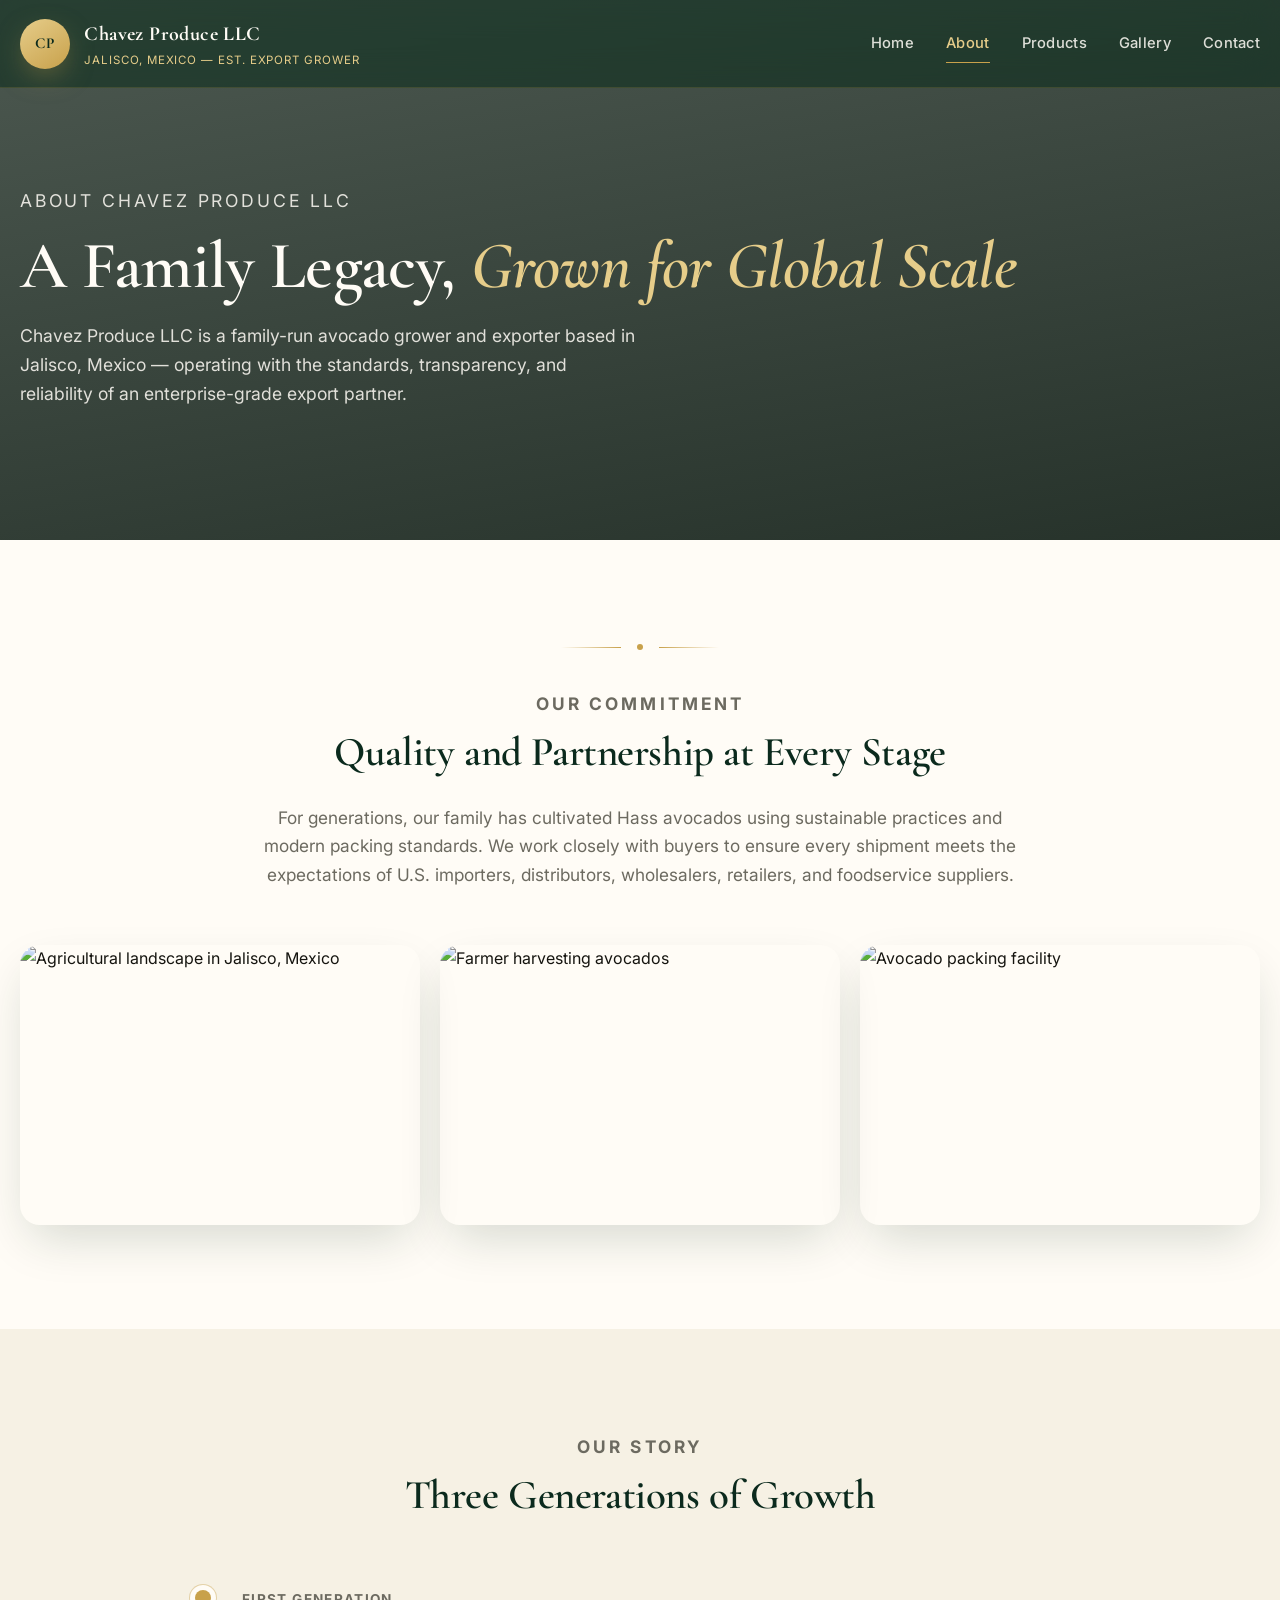
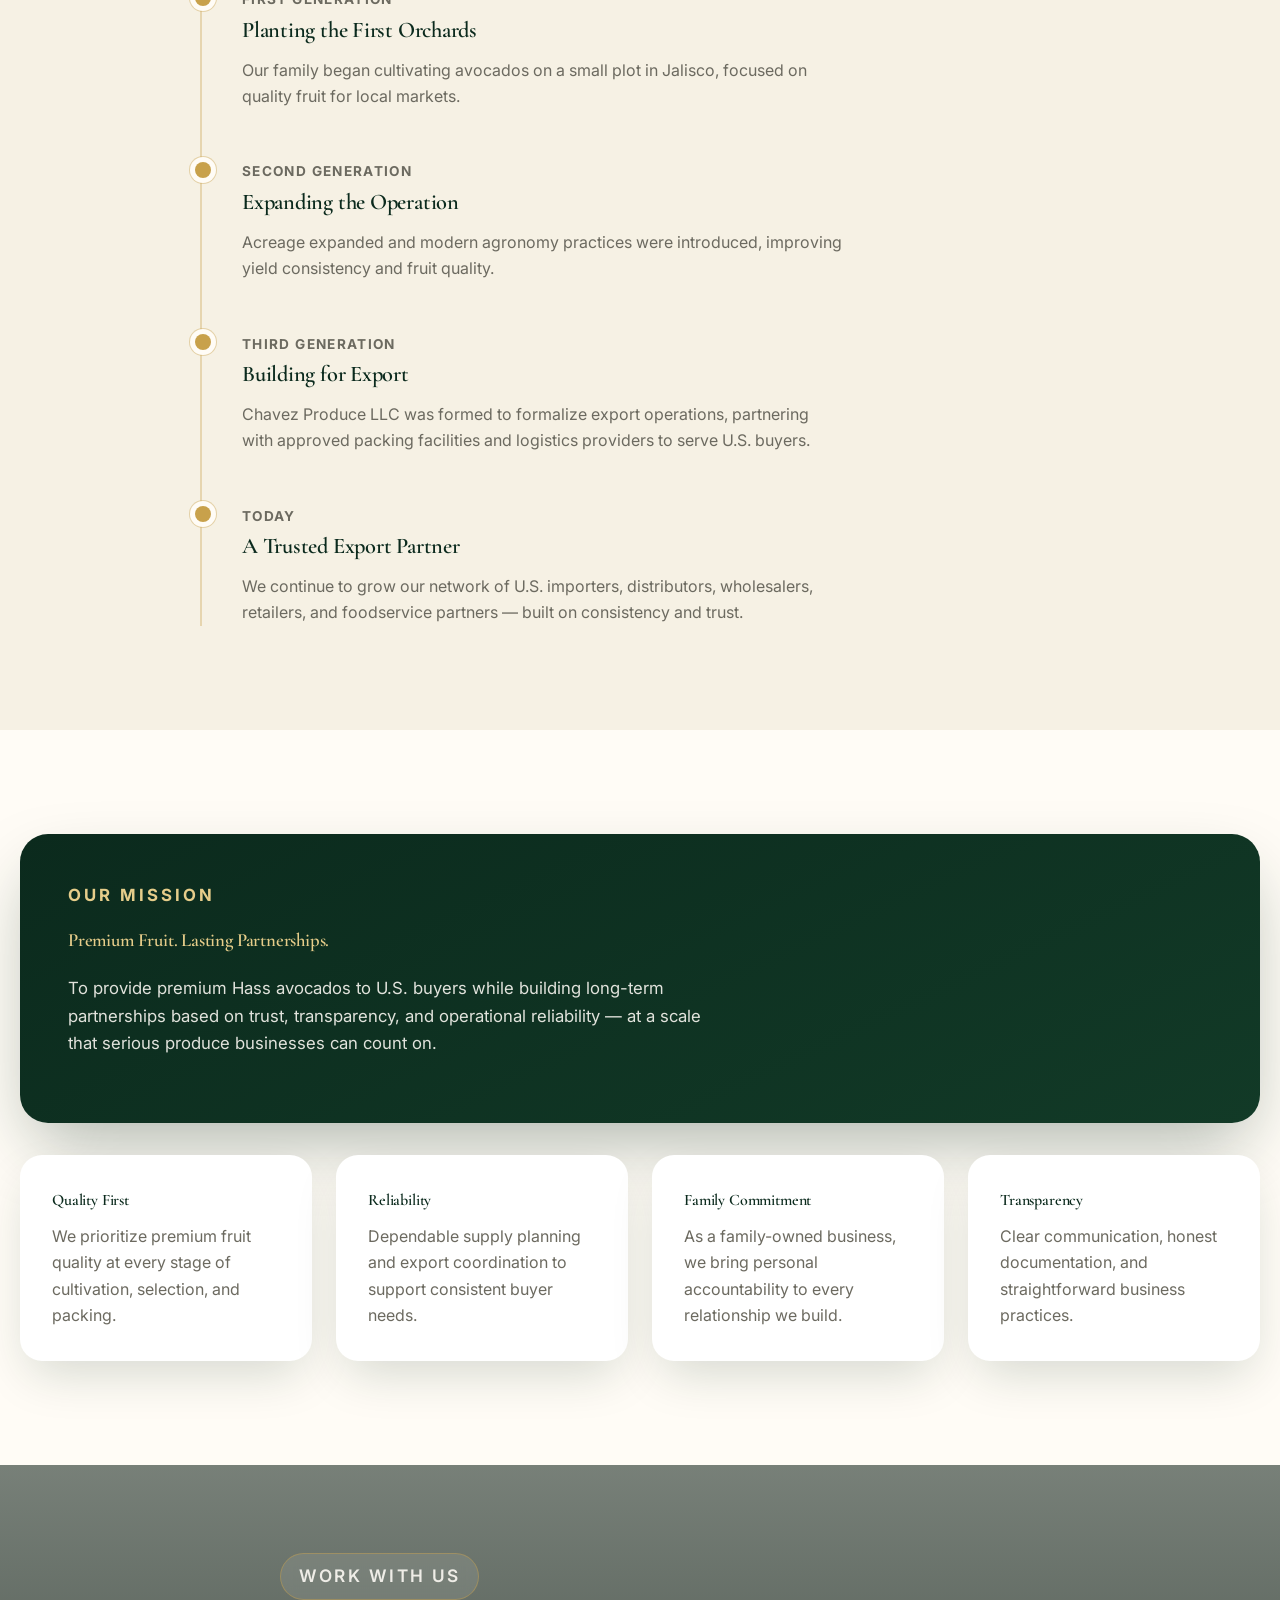
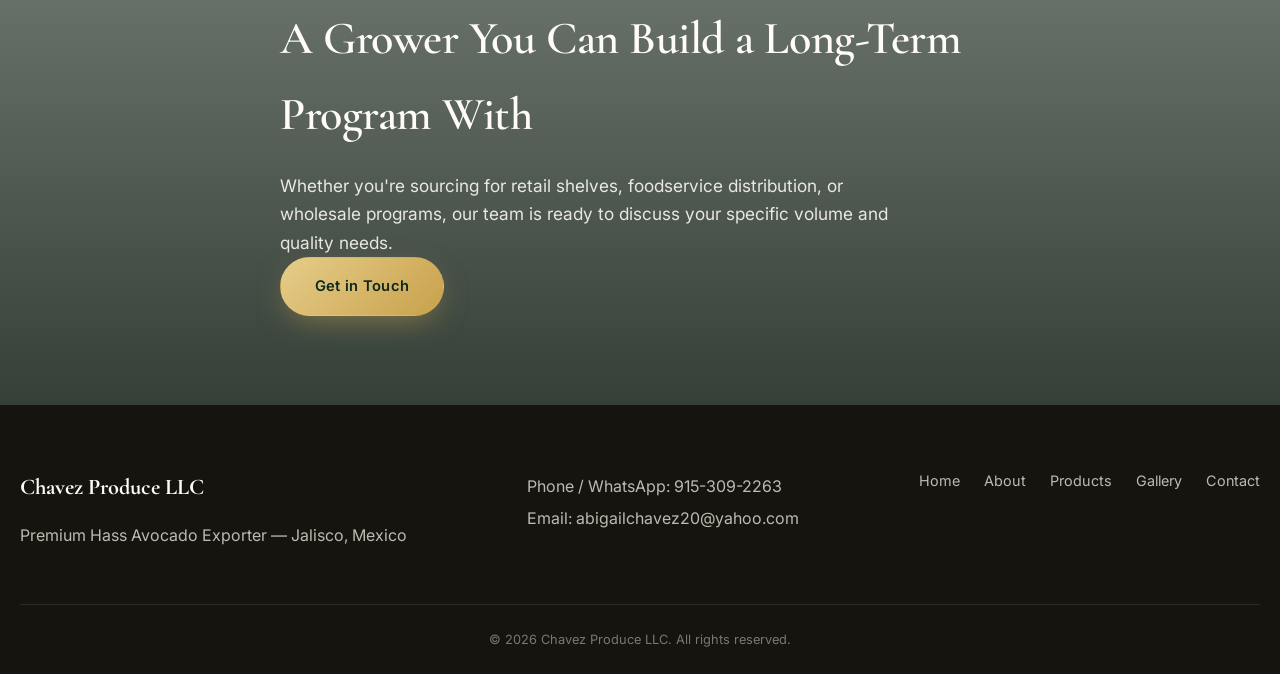
==== about.html @ cbba181f "Add files via upload" ====
<!DOCTYPE html>
<html lang="en">
<head>
  <meta charset="UTF-8">
  <meta name="viewport" content="width=device-width, initial-scale=1.0">
  <title>About Us | Chavez Produce LLC</title>
  <meta name="description" content="A family-owned Hass avocado growing and export operation based in Jalisco, Mexico, built for enterprise-scale U.S. distribution.">
  <link rel="preconnect" href="https://fonts.googleapis.com">
  <link href="https://fonts.googleapis.com/css2?family=Cormorant+Garamond:wght@500;600;700&family=Inter:wght@400;500;600;700&display=swap" rel="stylesheet">
  <link rel="stylesheet" href="styles.css">
</head>
<body>
  <header class="site-header">
    <div class="container header-inner">
      <div class="brand">
        <div class="logo-mark">CP</div>
        <div>
          <p class="brand-name">Chavez Produce LLC</p>
          <p class="brand-tag">Jalisco, Mexico — Est. Export Grower</p>
        </div>
      </div>
      <nav class="site-nav">
        <a href="index.html" class="nav-link">Home</a>
        <a href="about.html" class="nav-link active">About</a>
        <a href="products.html" class="nav-link">Products</a>
        <a href="gallery.html" class="nav-link">Gallery</a>
        <a href="contact.html" class="nav-link">Contact</a>
      </nav>
      <button class="nav-toggle" aria-label="Toggle navigation">
        <span></span><span></span><span></span>
      </button>
    </div>
  </header>

  <main>
    <section class="page-hero about-hero">
      <div class="container">
        <p class="breadcrumb">About Chavez Produce LLC</p>
        <h1>A Family Legacy, <span class="accent">Grown for Global Scale</span></h1>
        <p>Chavez Produce LLC is a family-run avocado grower and exporter based in Jalisco, Mexico — operating with the standards, transparency, and reliability of an enterprise-grade export partner.</p>
      </div>
    </section>

    <!-- ============================ STORY INTRO ============================ -->
    <section class="section-pad bg-ivory">
      <div class="container">
        <div class="section-intro reveal">
          <div class="luxury-divider"><span></span><span class="dot"></span><span></span></div>
          <p class="section-label">Our Commitment</p>
          <h2>Quality and Partnership at Every Stage</h2>
          <p>For generations, our family has cultivated Hass avocados using sustainable practices and modern packing standards. We work closely with buyers to ensure every shipment meets the expectations of U.S. importers, distributors, wholesalers, retailers, and foodservice suppliers.</p>
        </div>
        <div class="about-gallery-strip reveal-stagger">
          <img src="images/orchard-with-banana-trees.jpg" alt="Agricultural landscape in Jalisco, Mexico">
          <img src="images/avocados-tree-canopy.jpg" alt="Farmer harvesting avocados">
          <img src="images/avocados-boxes-packing.jpg" alt="Avocado packing facility">
        </div>
      </div>
    </section>

    <!-- ============================== TIMELINE ============================== -->
    <section class="section-pad bg-cream">
      <div class="container">
        <div class="section-intro reveal">
          <p class="section-label">Our Story</p>
          <h2>Three Generations of Growth</h2>
        </div>
        <div class="timeline reveal">
          <div class="timeline-item">
            <p class="timeline-year">First Generation</p>
            <h3>Planting the First Orchards</h3>
            <p>Our family began cultivating avocados on a small plot in Jalisco, focused on quality fruit for local markets.</p>
          </div>
          <div class="timeline-item">
            <p class="timeline-year">Second Generation</p>
            <h3>Expanding the Operation</h3>
            <p>Acreage expanded and modern agronomy practices were introduced, improving yield consistency and fruit quality.</p>
          </div>
          <div class="timeline-item">
            <p class="timeline-year">Third Generation</p>
            <h3>Building for Export</h3>
            <p>Chavez Produce LLC was formed to formalize export operations, partnering with approved packing facilities and logistics providers to serve U.S. buyers.</p>
          </div>
          <div class="timeline-item">
            <p class="timeline-year">Today</p>
            <h3>A Trusted Export Partner</h3>
            <p>We continue to grow our network of U.S. importers, distributors, wholesalers, retailers, and foodservice partners — built on consistency and trust.</p>
          </div>
        </div>
      </div>
    </section>

    <!-- ========================== MISSION / VALUES =========================== -->
    <section class="section-pad bg-ivory">
      <div class="container about-content">
        <div class="mission-values">
          <div class="mission-card reveal">
            <p class="section-label" style="color:var(--gold-light);">Our Mission</p>
            <h3>Premium Fruit. Lasting Partnerships.</h3>
            <p>To provide premium Hass avocados to U.S. buyers while building long-term partnerships based on trust, transparency, and operational reliability — at a scale that serious produce businesses can count on.</p>
          </div>
          <div class="values-grid reveal-stagger">
            <article class="value-card">
              <h4>Quality First</h4>
              <p>We prioritize premium fruit quality at every stage of cultivation, selection, and packing.</p>
            </article>
            <article class="value-card">
              <h4>Reliability</h4>
              <p>Dependable supply planning and export coordination to support consistent buyer needs.</p>
            </article>
            <article class="value-card">
              <h4>Family Commitment</h4>
              <p>As a family-owned business, we bring personal accountability to every relationship we build.</p>
            </article>
            <article class="value-card">
              <h4>Transparency</h4>
              <p>Clear communication, honest documentation, and straightforward business practices.</p>
            </article>
          </div>
        </div>
      </div>
    </section>

    <!-- ============================== CTA BANNER ============================== -->
    <section class="banner">
      <div class="container banner-inner reveal">
        <p class="eyebrow">Work With Us</p>
        <h2>A Grower You Can Build a Long-Term Program With</h2>
        <p>Whether you're sourcing for retail shelves, foodservice distribution, or wholesale programs, our team is ready to discuss your specific volume and quality needs.</p>
        <a href="contact.html" class="button button-primary">Get in Touch</a>
      </div>
    </section>
  </main>

  <footer class="site-footer">
    <div class="container">
      <div class="footer-inner">
        <div>
          <p class="footer-brand">Chavez Produce LLC</p>
          <p>Premium Hass Avocado Exporter — Jalisco, Mexico</p>
        </div>
        <div class="footer-contact">
          <p>Phone / WhatsApp: 915-309-2263</p>
          <p>Email: abigailchavez20@yahoo.com</p>
        </div>
        <nav class="footer-nav">
          <a href="index.html">Home</a>
          <a href="about.html">About</a>
          <a href="products.html">Products</a>
          <a href="gallery.html">Gallery</a>
          <a href="contact.html">Contact</a>
        </nav>
      </div>
      <p class="copyright">&copy; <span id="currentYear"></span> Chavez Produce LLC. All rights reserved.</p>
    </div>
  </footer>
  <script src="script.js"></script>
</body>
</html>
---- styles.css ----
/* ==========================================================================
   Chavez Produce LLC — Premium Export Brand Stylesheet
   Palette: deep green / gold / cream / charcoal
   ========================================================================== */

:root {
  --deep-green: #0b2a1d;
  --deep-green-2: #123a27;
  --deep-green-light: #1c5538;
  --gold: #c8a14b;
  --gold-light: #e6cd8a;
  --cream: #f6f1e4;
  --ivory: #fffcf6;
  --charcoal: #15140f;
  --charcoal-soft: #2a2823;
  --muted: #6c6a60;

  --shadow-soft: 0 20px 50px -10px rgba(11, 42, 29, 0.18);
  --shadow-lift: 0 30px 70px -15px rgba(11, 42, 29, 0.35);
  --shadow-gold: 0 10px 30px -8px rgba(200, 161, 75, 0.55);

  --ease: cubic-bezier(0.16, 1, 0.3, 1);
}

* {
  box-sizing: border-box;
}

html {
  scroll-behavior: smooth;
}

body {
  margin: 0;
  font-family: "Inter", system-ui, -apple-system, BlinkMacSystemFont, "Segoe UI", sans-serif;
  color: var(--charcoal);
  background: var(--ivory);
  line-height: 1.65;
  overflow-x: hidden;
}

h1, h2, h3, h4 {
  font-family: "Cormorant Garamond", "Playfair Display", Georgia, serif;
  font-weight: 600;
  letter-spacing: -0.01em;
  color: var(--deep-green);
}

img {
  max-width: 100%;
  display: block;
}

a {
  color: inherit;
  text-decoration: none;
}

.container {
  width: min(1240px, calc(100% - 2.5rem));
  margin: 0 auto;
}

/* ----------------------------- Reveal animation -------------------------- */
.reveal {
  opacity: 0;
  transform: translateY(36px);
  transition: opacity 0.9s var(--ease), transform 0.9s var(--ease);
}

.reveal.is-visible {
  opacity: 1;
  transform: translateY(0);
}

.reveal-stagger > * {
  opacity: 0;
  transform: translateY(28px);
  transition: opacity 0.7s var(--ease), transform 0.7s var(--ease);
}

.reveal-stagger.is-visible > * {
  opacity: 1;
  transform: translateY(0);
}

.reveal-stagger.is-visible > *:nth-child(1) { transition-delay: 0.05s; }
.reveal-stagger.is-visible > *:nth-child(2) { transition-delay: 0.15s; }
.reveal-stagger.is-visible > *:nth-child(3) { transition-delay: 0.25s; }
.reveal-stagger.is-visible > *:nth-child(4) { transition-delay: 0.35s; }
.reveal-stagger.is-visible > *:nth-child(5) { transition-delay: 0.45s; }
.reveal-stagger.is-visible > *:nth-child(6) { transition-delay: 0.55s; }

/* --------------------------------- Header -------------------------------- */
.site-header {
  position: fixed;
  top: 0;
  left: 0;
  right: 0;
  z-index: 100;
  background: rgba(11, 42, 29, 0.55);
  backdrop-filter: blur(18px) saturate(140%);
  -webkit-backdrop-filter: blur(18px) saturate(140%);
  border-bottom: 1px solid rgba(200, 161, 75, 0.18);
  transition: background 0.4s var(--ease), padding 0.4s var(--ease), box-shadow 0.4s var(--ease);
}

.site-header.scrolled {
  background: rgba(8, 28, 19, 0.88);
  box-shadow: 0 10px 40px rgba(0, 0, 0, 0.25);
}

.header-inner {
  display: flex;
  align-items: center;
  justify-content: space-between;
  gap: 1rem;
  padding: 1.1rem 0;
  transition: padding 0.4s var(--ease);
}

.brand {
  display: flex;
  align-items: center;
  gap: 0.9rem;
}

.logo-mark {
  width: 50px;
  height: 50px;
  display: grid;
  place-items: center;
  border-radius: 50%;
  background: linear-gradient(145deg, var(--gold-light), var(--gold));
  color: var(--deep-green);
  font-weight: 700;
  font-size: 0.95rem;
  letter-spacing: 0.05em;
  font-family: "Cormorant Garamond", serif;
  box-shadow: var(--shadow-gold);
}

.brand-name,
.brand-tag {
  margin: 0;
  color: var(--ivory);
}

.brand-name {
  font-family: "Cormorant Garamond", serif;
  font-size: 1.25rem;
  font-weight: 700;
  letter-spacing: 0.02em;
}

.brand-tag {
  color: var(--gold-light);
  font-size: 0.72rem;
  letter-spacing: 0.08em;
  text-transform: uppercase;
}

.site-nav {
  display: flex;
  flex-wrap: wrap;
  align-items: center;
  gap: 2rem;
}

.nav-link {
  position: relative;
  color: rgba(255, 252, 246, 0.85);
  font-weight: 500;
  font-size: 0.92rem;
  letter-spacing: 0.02em;
  padding: 0.35rem 0;
  transition: color 0.25s ease;
}

.nav-link::after {
  content: "";
  position: absolute;
  left: 0;
  bottom: -2px;
  width: 0;
  height: 1px;
  background: var(--gold);
  transition: width 0.3s var(--ease);
}

.nav-link:hover,
.nav-link.active {
  color: var(--gold-light);
}

.nav-link:hover::after,
.nav-link.active::after {
  width: 100%;
}

.nav-toggle {
  display: none;
  flex-direction: column;
  gap: 5px;
  background: none;
  border: none;
  cursor: pointer;
  padding: 0.5rem;
}

.nav-toggle span {
  width: 26px;
  height: 2px;
  background: var(--ivory);
  transition: transform 0.3s var(--ease), opacity 0.3s var(--ease);
}

/* ----------------------------------- Hero -------------------------------- */
.hero {
  position: relative;
  min-height: 100vh;
  display: flex;
  align-items: center;
  color: var(--ivory);
  background: linear-gradient(180deg, rgba(8, 26, 17, 0.55), rgba(8, 22, 14, 0.78)),
    url("https://upload.wikimedia.org/wikipedia/commons/thumb/1/1e/Avocado_Grove.jpg/1920px-Avocado_Grove.jpg")
    center / cover no-repeat fixed;
  overflow: hidden;
}

.hero::before {
  content: "";
  position: absolute;
  inset: 0;
  background: radial-gradient(ellipse at 30% 20%, rgba(200, 161, 75, 0.18), transparent 60%);
  pointer-events: none;
}

.hero-copy {
  position: relative;
  z-index: 2;
  padding: 8rem 0 6rem;
  max-width: 760px;
}

.eyebrow {
  display: inline-flex;
  align-items: center;
  gap: 0.6rem;
  margin: 0 0 1.5rem;
  padding: 0.5rem 1.1rem;
  border-radius: 999px;
  background: rgba(246, 241, 228, 0.1);
  border: 1px solid rgba(200, 161, 75, 0.45);
  color: var(--gold-light);
  font-weight: 600;
  font-size: 0.78rem;
  letter-spacing: 0.14em;
  text-transform: uppercase;
  backdrop-filter: blur(6px);
}

.hero h1,
.page-hero h1 {
  margin: 0 0 1.25rem;
  font-size: clamp(2.6rem, 5.2vw, 4.6rem);
  line-height: 1.05;
  color: var(--ivory);
}

.hero h1 .accent,
.page-hero h1 .accent {
  color: var(--gold-light);
  font-style: italic;
}

.hero-text,
.page-hero p {
  max-width: 620px;
  font-size: 1.1rem;
  color: rgba(255, 252, 246, 0.85);
}

.hero-actions {
  display: flex;
  flex-wrap: wrap;
  gap: 1rem;
  margin-top: 2.25rem;
}

.scroll-cue {
  position: absolute;
  bottom: 2.5rem;
  left: 50%;
  transform: translateX(-50%);
  z-index: 2;
  display: flex;
  flex-direction: column;
  align-items: center;
  gap: 0.6rem;
  color: rgba(255, 252, 246, 0.7);
  font-size: 0.75rem;
  letter-spacing: 0.18em;
  text-transform: uppercase;
}

.scroll-cue .line {
  width: 1px;
  height: 38px;
  background: linear-gradient(180deg, var(--gold-light), transparent);
  animation: scrollPulse 1.8s ease-in-out infinite;
}

@keyframes scrollPulse {
  0%, 100% { opacity: 0.3; }
  50% { opacity: 1; }
}

/* ------------------------------- Page heroes ----------------------------- */
.page-hero {
  position: relative;
  min-height: 60vh;
  display: flex;
  align-items: center;
  color: var(--ivory);
  background-size: cover;
  background-position: center;
  background-attachment: fixed;
  overflow: hidden;
}

.page-hero::before {
  content: "";
  position: absolute;
  inset: 0;
  background: linear-gradient(170deg, rgba(8, 26, 17, 0.72), rgba(8, 22, 14, 0.88));
}

.page-hero .container {
  position: relative;
  z-index: 2;
  padding: 9rem 0 4.5rem;
}

.about-hero { background-image: url("https://upload.wikimedia.org/wikipedia/commons/thumb/6/64/Avocado_and_lemon_orchards%2C_California_%289323%29.jpg/1280px-Avocado_and_lemon_orchards%2C_California_%289323%29.jpg"); }
.products-hero { background-image: url("images/avocados-boxes-packing.jpg"); }
.gallery-hero { background-image: url("images/avocados-tree-canopy.jpg"); }
.contact-hero { background-image: url("images/orchard-with-banana-trees.jpg"); }

.breadcrumb {
  color: var(--gold-light);
  font-size: 0.78rem;
  letter-spacing: 0.16em;
  text-transform: uppercase;
  margin: 0 0 1rem;
}

/* --------------------------------- Buttons ------------------------------- */
.button {
  position: relative;
  display: inline-flex;
  align-items: center;
  justify-content: center;
  gap: 0.5rem;
  padding: 1rem 2.1rem;
  border-radius: 999px;
  font-weight: 600;
  font-size: 0.92rem;
  letter-spacing: 0.02em;
  border: 1px solid transparent;
  cursor: pointer;
  transition: transform 0.35s var(--ease), box-shadow 0.35s var(--ease), background 0.35s var(--ease), color 0.35s var(--ease);
}

.button:hover {
  transform: translateY(-3px);
}

.button-primary {
  background: linear-gradient(135deg, var(--gold-light), var(--gold));
  color: var(--deep-green);
  box-shadow: var(--shadow-gold);
}

.button-primary:hover {
  box-shadow: 0 18px 40px -8px rgba(200, 161, 75, 0.7);
}

.button-secondary {
  background: transparent;
  color: var(--ivory);
  border-color: rgba(246, 241, 228, 0.4);
}

.button-secondary:hover {
  background: rgba(246, 241, 228, 0.12);
  border-color: var(--gold-light);
}

.button-dark {
  background: var(--deep-green);
  color: var(--ivory);
  box-shadow: var(--shadow-soft);
}

.button-dark:hover {
  background: var(--deep-green-2);
  box-shadow: var(--shadow-lift);
}

.button-block {
  width: 100%;
}

/* ------------------------------ Section basics --------------------------- */
section {
  position: relative;
}

.section-pad {
  padding: 6.5rem 0;
}

.section-label {
  display: inline-block;
  color: var(--gold);
  font-weight: 700;
  font-size: 0.78rem;
  letter-spacing: 0.18em;
  text-transform: uppercase;
  margin: 0 0 1rem;
}

.section-intro {
  max-width: 760px;
  margin: 0 auto 3.5rem;
  text-align: center;
}

.section-intro.left {
  margin: 0 0 3.5rem;
  text-align: left;
}

.section-intro h2 {
  margin: 0 0 1.1rem;
  font-size: clamp(2rem, 3.2vw, 2.9rem);
}

.section-intro p {
  color: var(--muted);
  font-size: 1.08rem;
  margin: 0 auto;
}

.section-intro.left p {
  margin: 0;
}

/* --------------------------------- Dividers ------------------------------- */
.luxury-divider {
  display: flex;
  align-items: center;
  justify-content: center;
  gap: 1rem;
  margin: 0 auto 2.5rem;
  width: fit-content;
}

.luxury-divider span {
  width: 60px;
  height: 1px;
  background: linear-gradient(90deg, transparent, var(--gold));
}

.luxury-divider span:last-child {
  background: linear-gradient(90deg, var(--gold), transparent);
}

.luxury-divider .dot {
  width: 6px;
  height: 6px;
  border-radius: 50%;
  background: var(--gold);
}

.section-divider-wave {
  height: 90px;
  background: var(--ivory);
}

/* --------------------------------- Cards --------------------------------- */
.card-grid {
  display: grid;
  gap: 1.75rem;
  grid-template-columns: repeat(auto-fit, minmax(250px, 1fr));
}

.feature-card {
  position: relative;
  background: linear-gradient(160deg, #ffffff, var(--cream));
  border: 1px solid rgba(11, 42, 29, 0.06);
  border-radius: 22px;
  padding: 2.4rem 2rem;
  box-shadow: var(--shadow-soft);
  transition: transform 0.45s var(--ease), box-shadow 0.45s var(--ease);
}

.feature-card:hover {
  transform: translateY(-10px);
  box-shadow: var(--shadow-lift);
}

.feature-icon {
  width: 54px;
  height: 54px;
  border-radius: 16px;
  display: grid;
  place-items: center;
  background: linear-gradient(135deg, var(--deep-green), var(--deep-green-light));
  color: var(--gold-light);
  font-size: 1.4rem;
  margin-bottom: 1.4rem;
  box-shadow: var(--shadow-soft);
}

.feature-card h3 {
  margin: 0 0 0.7rem;
  font-size: 1.3rem;
}

.feature-card p {
  margin: 0;
  color: var(--muted);
}

/* ------------------------------- Stats counters --------------------------- */
.stats-section {
  background: linear-gradient(155deg, var(--deep-green) 0%, var(--deep-green-2) 55%, #0a2117 100%);
  color: var(--ivory);
  position: relative;
  overflow: hidden;
}

.stats-section::before {
  content: "";
  position: absolute;
  inset: 0;
  background: radial-gradient(circle at 80% 0%, rgba(200, 161, 75, 0.16), transparent 55%);
}

.stats-grid {
  position: relative;
  z-index: 1;
  display: grid;
  gap: 2rem;
  grid-template-columns: repeat(auto-fit, minmax(200px, 1fr));
  text-align: center;
}

.stat-card {
  padding: 1.5rem;
  border-right: 1px solid rgba(246, 241, 228, 0.12);
}

.stat-card:last-child {
  border-right: none;
}

.stat-number {
  font-family: "Cormorant Garamond", serif;
  font-size: clamp(2.4rem, 4vw, 3.4rem);
  font-weight: 700;
  color: var(--gold-light);
  line-height: 1;
}

.stat-number::after {
  content: attr(data-suffix);
}

.stat-label {
  margin-top: 0.6rem;
  font-size: 0.85rem;
  letter-spacing: 0.08em;
  text-transform: uppercase;
  color: rgba(246, 241, 228, 0.78);
}

/* --------------------------------- Banners -------------------------------- */
.banner {
  position: relative;
  min-height: 60vh;
  display: flex;
  align-items: center;
  color: var(--ivory);
  background: linear-gradient(180deg, rgba(8, 26, 17, 0.55), rgba(8, 22, 14, 0.82)),
    url("images/avocado-hand-multiple.jpg")
    center / cover no-repeat fixed;
}

.banner-inner {
  padding: 5rem 0;
  max-width: 720px;
}

.banner h2 {
  color: var(--ivory);
  font-size: clamp(2rem, 3.6vw, 3rem);
  margin: 0 0 1.25rem;
}

.banner p {
  margin: 0;
  max-width: 620px;
  color: rgba(255, 252, 246, 0.88);
  font-size: 1.08rem;
}

/* -------------------------------- Gallery preview -------------------------- */
.gallery-grid {
  display: grid;
  gap: 1.5rem;
  grid-template-columns: repeat(auto-fit, minmax(260px, 1fr));
}

.gallery-item {
  position: relative;
  overflow: hidden;
  border-radius: 20px;
  box-shadow: var(--shadow-soft);
  cursor: pointer;
}

.gallery-item img {
  width: 100%;
  height: 320px;
  object-fit: cover;
  transition: transform 0.7s var(--ease);
}

.gallery-item .overlay {
  position: absolute;
  inset: 0;
  background: linear-gradient(180deg, rgba(11, 42, 29, 0) 40%, rgba(8, 22, 14, 0.92) 100%);
  display: flex;
  align-items: flex-end;
  padding: 1.5rem;
  opacity: 0.85;
  transition: opacity 0.4s var(--ease);
}

.gallery-item .overlay span {
  color: var(--ivory);
  font-weight: 600;
  letter-spacing: 0.04em;
  transform: translateY(6px);
  transition: transform 0.4s var(--ease);
}

.gallery-item:hover img {
  transform: scale(1.08);
}

.gallery-item:hover .overlay {
  opacity: 1;
}

.gallery-item:hover .overlay span {
  transform: translateY(0);
}

/* -------------------------------- CTA panel -------------------------------- */
.contact-cta {
  padding: 6rem 0;
}

.cta-panel {
  position: relative;
  text-align: center;
  padding: 4.5rem 3rem;
  border-radius: 32px;
  background: linear-gradient(160deg, var(--deep-green), var(--deep-green-2));
  color: var(--ivory);
  box-shadow: var(--shadow-lift);
  overflow: hidden;
}

.cta-panel::before {
  content: "";
  position: absolute;
  inset: 0;
  background: radial-gradient(circle at 15% 20%, rgba(200, 161, 75, 0.22), transparent 50%);
}

.cta-panel h2 {
  position: relative;
  color: var(--ivory);
  margin: 0 0 1rem;
  font-size: clamp(1.8rem, 3vw, 2.5rem);
}

.cta-panel p {
  position: relative;
  max-width: 520px;
  margin: 0 auto 2rem;
  color: rgba(255, 252, 246, 0.85);
}

/* --------------------------------- Footer --------------------------------- */
.site-footer {
  background: var(--charcoal);
  color: rgba(246, 241, 228, 0.75);
  padding: 4rem 0 1.5rem;
}

.footer-inner {
  display: flex;
  align-items: flex-start;
  justify-content: space-between;
  gap: 2rem;
  flex-wrap: wrap;
  padding-bottom: 2.5rem;
  border-bottom: 1px solid rgba(246, 241, 228, 0.1);
}

.footer-brand {
  margin: 0 0 0.5rem;
  font-family: "Cormorant Garamond", serif;
  font-size: 1.4rem;
  font-weight: 700;
  color: var(--ivory);
}

.footer-contact p {
  margin: 0.3rem 0;
}

.footer-nav {
  display: flex;
  gap: 1.5rem;
  flex-wrap: wrap;
}

.footer-nav a {
  color: rgba(246, 241, 228, 0.75);
  font-size: 0.9rem;
  transition: color 0.25s ease;
}

.footer-nav a:hover {
  color: var(--gold-light);
}

.copyright {
  margin: 1.5rem 0 0;
  font-size: 0.8rem;
  color: rgba(246, 241, 228, 0.45);
  text-align: center;
}

/* ===========================================================================
   HOME PAGE SPECIFIC
   =========================================================================== */
.intro-split {
  display: grid;
  grid-template-columns: 1fr 1fr;
  gap: 4rem;
  align-items: center;
}

.intro-media {
  position: relative;
  border-radius: 28px;
  overflow: hidden;
  box-shadow: var(--shadow-lift);
}

.intro-media img {
  width: 100%;
  height: 480px;
  object-fit: cover;
  transition: transform 1.2s var(--ease);
}

.intro-media:hover img {
  transform: scale(1.06);
}

.intro-media-badge {
  position: absolute;
  bottom: -1px;
  right: -1px;
  background: linear-gradient(135deg, var(--gold-light), var(--gold));
  color: var(--deep-green);
  padding: 1.4rem 1.8rem;
  border-radius: 20px 0 0 0;
  font-family: "Cormorant Garamond", serif;
  font-weight: 700;
  text-align: center;
  box-shadow: -10px -10px 30px rgba(0,0,0,0.12);
}

.intro-media-badge strong {
  display: block;
  font-size: 1.8rem;
  line-height: 1;
}

.intro-media-badge span {
  font-size: 0.7rem;
  letter-spacing: 0.08em;
  text-transform: uppercase;
}

.intro-copy h2 {
  font-size: clamp(2rem, 3.2vw, 2.8rem);
  margin: 0 0 1.25rem;
}

.intro-copy p {
  color: var(--muted);
  font-size: 1.05rem;
}

.intro-list {
  list-style: none;
  margin: 1.75rem 0 0;
  padding: 0;
  display: grid;
  gap: 0.9rem;
}

.intro-list li {
  display: flex;
  align-items: flex-start;
  gap: 0.75rem;
  font-weight: 500;
  color: var(--charcoal-soft);
}

.intro-list li::before {
  content: "";
  flex-shrink: 0;
  width: 9px;
  height: 9px;
  margin-top: 0.4rem;
  border-radius: 50%;
  background: var(--gold);
}

.bg-cream {
  background: var(--cream);
}

.bg-ivory {
  background: var(--ivory);
}

.bg-charcoal {
  background: var(--charcoal);
  color: var(--ivory);
}

/* Export readiness split */
.readiness-split {
  display: grid;
  grid-template-columns: 1fr 1fr;
  gap: 4rem;
  align-items: center;
}

.readiness-split.reverse {
  direction: rtl;
}

.readiness-split.reverse > * {
  direction: ltr;
}

.glass-card {
  background: rgba(255, 255, 255, 0.6);
  border: 1px solid rgba(255, 255, 255, 0.5);
  backdrop-filter: blur(14px);
  -webkit-backdrop-filter: blur(14px);
  border-radius: 24px;
  padding: 2rem;
  box-shadow: var(--shadow-soft);
}

.process-grid {
  display: grid;
  gap: 1.5rem;
}

.process-step {
  display: flex;
  gap: 1.25rem;
  align-items: flex-start;
}

.process-step .step-number {
  flex-shrink: 0;
  width: 46px;
  height: 46px;
  border-radius: 50%;
  display: grid;
  place-items: center;
  background: var(--deep-green);
  color: var(--gold-light);
  font-family: "Cormorant Garamond", serif;
  font-weight: 700;
}

.process-step h4 {
  margin: 0 0 0.3rem;
  font-size: 1.05rem;
}

.process-step p {
  margin: 0;
  color: var(--muted);
  font-size: 0.95rem;
}

/* Partner logos / distribution */
.partner-strip {
  display: flex;
  flex-wrap: wrap;
  justify-content: center;
  gap: 2.5rem;
  margin-top: 2.5rem;
  opacity: 0.75;
}

.partner-strip span {
  font-family: "Cormorant Garamond", serif;
  font-size: 1.25rem;
  font-weight: 600;
  color: var(--charcoal-soft);
  letter-spacing: 0.04em;
}

/* ===========================================================================
   ABOUT PAGE
   =========================================================================== */
.about-content {
  display: grid;
  gap: 3rem;
}

.mission-values {
  display: grid;
  gap: 2rem;
}

.mission-card {
  background: linear-gradient(155deg, var(--deep-green), var(--deep-green-2));
  color: var(--ivory);
  border-radius: 28px;
  padding: 3rem;
  box-shadow: var(--shadow-lift);
}

.mission-card h3 {
  color: var(--gold-light);
  margin-top: 0;
}

.mission-card p {
  color: rgba(255, 252, 246, 0.88);
  font-size: 1.05rem;
  max-width: 640px;
}

.values-grid {
  display: grid;
  gap: 1.5rem;
  grid-template-columns: repeat(auto-fit, minmax(220px, 1fr));
}

.value-card {
  background: #fff;
  border-radius: 22px;
  padding: 2rem;
  box-shadow: var(--shadow-soft);
  transition: transform 0.4s var(--ease), box-shadow 0.4s var(--ease);
}

.value-card:hover {
  transform: translateY(-8px);
  box-shadow: var(--shadow-lift);
}

.value-card h4 {
  margin: 0 0 0.6rem;
  color: var(--deep-green);
}

.value-card p {
  margin: 0;
  color: var(--muted);
}

/* Timeline */
.timeline {
  position: relative;
  margin: 0 auto;
  max-width: 880px;
  padding-left: 2.5rem;
  border-left: 2px solid rgba(200, 161, 75, 0.35);
}

.timeline-item {
  position: relative;
  padding-bottom: 3rem;
}

.timeline-item:last-child {
  padding-bottom: 0;
}

.timeline-item::before {
  content: "";
  position: absolute;
  left: -2.95rem;
  top: 0.3rem;
  width: 16px;
  height: 16px;
  border-radius: 50%;
  background: var(--gold);
  box-shadow: 0 0 0 5px var(--ivory), 0 0 0 6px rgba(200, 161, 75, 0.4);
}

.timeline-year {
  display: inline-block;
  color: var(--gold);
  font-weight: 700;
  font-size: 0.85rem;
  letter-spacing: 0.1em;
  text-transform: uppercase;
  margin-bottom: 0.4rem;
}

.timeline-item h3 {
  margin: 0 0 0.5rem;
  font-size: 1.4rem;
}

.timeline-item p {
  margin: 0;
  color: var(--muted);
  max-width: 600px;
}

.about-gallery-strip {
  display: grid;
  grid-template-columns: repeat(3, 1fr);
  gap: 1.25rem;
}

.about-gallery-strip img {
  width: 100%;
  height: 280px;
  object-fit: cover;
  border-radius: 20px;
  box-shadow: var(--shadow-soft);
  transition: transform 0.6s var(--ease);
}

.about-gallery-strip img:hover {
  transform: translateY(-8px) scale(1.02);
}

/* ===========================================================================
   PRODUCTS PAGE
   =========================================================================== */
.product-cards {
  display: grid;
  gap: 1.75rem;
  grid-template-columns: repeat(auto-fit, minmax(280px, 1fr));
}

.product-card {
  background: #fff;
  border-radius: 24px;
  overflow: hidden;
  box-shadow: var(--shadow-soft);
  transition: transform 0.45s var(--ease), box-shadow 0.45s var(--ease);
}

.product-card:hover {
  transform: translateY(-10px);
  box-shadow: var(--shadow-lift);
}

.product-card-media {
  position: relative;
  height: 230px;
  overflow: hidden;
}

.product-card-media img {
  width: 100%;
  height: 100%;
  object-fit: cover;
  transition: transform 0.7s var(--ease);
}

.product-card:hover .product-card-media img {
  transform: scale(1.1);
}

.product-card-tag {
  position: absolute;
  top: 1rem;
  left: 1rem;
  background: var(--gold);
  color: var(--deep-green);
  font-size: 0.7rem;
  font-weight: 700;
  letter-spacing: 0.06em;
  text-transform: uppercase;
  padding: 0.35rem 0.8rem;
  border-radius: 999px;
}

.product-card-body {
  padding: 1.75rem;
}

.product-card-body h3 {
  margin: 0 0 0.5rem;
}

.product-card-body p {
  margin: 0;
  color: var(--muted);
  font-size: 0.95rem;
}

.spec-table-wrap {
  overflow-x: auto;
  border-radius: 22px;
  box-shadow: var(--shadow-soft);
}

table.spec-table {
  width: 100%;
  border-collapse: collapse;
  background: #fff;
}

.spec-table th,
.spec-table td {
  padding: 1.1rem 1.5rem;
  border-bottom: 1px solid rgba(11, 42, 29, 0.08);
  text-align: left;
}

.spec-table thead th {
  background: var(--deep-green);
  color: var(--gold-light);
  font-weight: 700;
  letter-spacing: 0.04em;
  text-transform: uppercase;
  font-size: 0.78rem;
}

.spec-table tbody tr:hover {
  background: var(--cream);
}

.spec-table tbody tr:last-child td {
  border-bottom: none;
}

.packaging-grid {
  display: grid;
  gap: 1.5rem;
  grid-template-columns: repeat(auto-fit, minmax(230px, 1fr));
}

.packaging-card {
  text-align: center;
  background: linear-gradient(160deg, #fff, var(--cream));
  border-radius: 20px;
  padding: 2.25rem 1.5rem;
  box-shadow: var(--shadow-soft);
  transition: transform 0.4s var(--ease);
}

.packaging-card:hover {
  transform: translateY(-8px);
}

.packaging-card .feature-icon {
  margin: 0 auto 1.2rem;
}

.packaging-card h4 {
  margin: 0 0 0.5rem;
  color: var(--deep-green);
}

.packaging-card p {
  margin: 0;
  color: var(--muted);
  font-size: 0.9rem;
}

.availability-bar {
  display: grid;
  grid-template-columns: repeat(12, 1fr);
  gap: 6px;
  margin-top: 1.5rem;
}

.availability-bar .month {
  text-align: center;
  padding: 0.85rem 0.25rem;
  border-radius: 10px;
  font-size: 0.72rem;
  font-weight: 700;
  letter-spacing: 0.02em;
  background: rgba(11, 42, 29, 0.06);
  color: var(--muted);
}

.availability-bar .month.peak {
  background: var(--deep-green);
  color: var(--gold-light);
}

.qa-grid {
  display: grid;
  gap: 1.5rem;
  grid-template-columns: repeat(auto-fit, minmax(240px, 1fr));
}

.qa-card {
  display: flex;
  gap: 1rem;
  align-items: flex-start;
  background: #fff;
  border-radius: 18px;
  padding: 1.5rem;
  box-shadow: var(--shadow-soft);
}

.qa-card .feature-icon {
  width: 42px;
  height: 42px;
  margin: 0;
  font-size: 1.1rem;
}

.qa-card h4 {
  margin: 0 0 0.3rem;
  font-size: 1rem;
  color: var(--deep-green);
}

.qa-card p {
  margin: 0;
  color: var(--muted);
  font-size: 0.88rem;
}

/* ===========================================================================
   GALLERY PAGE
   =========================================================================== */
.gallery-filters {
  display: flex;
  flex-wrap: wrap;
  gap: 0.85rem;
  justify-content: center;
  margin-bottom: 3rem;
}

.filter-btn {
  padding: 0.65rem 1.5rem;
  border-radius: 999px;
  border: 1px solid rgba(11, 42, 29, 0.18);
  background: transparent;
  color: var(--charcoal-soft);
  font-weight: 600;
  font-size: 0.85rem;
  letter-spacing: 0.02em;
  cursor: pointer;
  transition: background 0.3s ease, color 0.3s ease, border-color 0.3s ease, transform 0.3s ease;
}

.filter-btn:hover {
  transform: translateY(-2px);
  border-color: var(--gold);
}

.filter-btn.active {
  background: var(--deep-green);
  color: var(--gold-light);
  border-color: var(--deep-green);
}

.masonry-grid {
  display: grid;
  grid-template-columns: repeat(4, 1fr);
  grid-auto-rows: 220px;
  gap: 1.25rem;
}

.masonry-item {
  position: relative;
  grid-row: span 1;
  border-radius: 20px;
  overflow: hidden;
  box-shadow: var(--shadow-soft);
  cursor: pointer;
  transition: opacity 0.4s ease, transform 0.4s ease;
}

.masonry-item.tall {
  grid-row: span 2;
}

.masonry-item.wide {
  grid-column: span 2;
}

.masonry-item.hidden {
  display: none;
}

.masonry-item img {
  width: 100%;
  height: 100%;
  object-fit: cover;
  transition: transform 0.7s var(--ease);
}

.masonry-item:hover img {
  transform: scale(1.1);
}

.masonry-item .overlay {
  position: absolute;
  inset: 0;
  background: linear-gradient(180deg, rgba(11, 42, 29, 0) 45%, rgba(8, 22, 14, 0.92) 100%);
  display: flex;
  flex-direction: column;
  justify-content: flex-end;
  padding: 1.25rem;
  opacity: 0;
  transition: opacity 0.4s ease;
}

.masonry-item:hover .overlay {
  opacity: 1;
}

.masonry-item .overlay .cat {
  color: var(--gold-light);
  font-size: 0.7rem;
  letter-spacing: 0.1em;
  text-transform: uppercase;
  margin-bottom: 0.2rem;
}

.masonry-item .overlay .title {
  color: var(--ivory);
  font-weight: 700;
}

/* ===========================================================================
   CONTACT PAGE
   =========================================================================== */
.contact-content {
  display: grid;
  gap: 3rem;
  grid-template-columns: minmax(300px, 380px) 1fr;
}

.contact-info-card {
  background: linear-gradient(165deg, var(--deep-green), var(--deep-green-2));
  color: var(--ivory);
  border-radius: 28px;
  padding: 2.5rem;
  box-shadow: var(--shadow-lift);
}

.contact-info-card h2 {
  color: var(--gold-light);
  margin-top: 0;
}

.contact-detail {
  display: flex;
  gap: 1rem;
  align-items: flex-start;
  margin-top: 1.5rem;
  padding-top: 1.5rem;
  border-top: 1px solid rgba(246, 241, 228, 0.14);
}

.contact-detail:first-of-type {
  border-top: none;
  margin-top: 1.75rem;
  padding-top: 0;
}

.contact-detail .feature-icon {
  width: 42px;
  height: 42px;
  margin: 0;
  font-size: 1.1rem;
  background: rgba(246, 241, 228, 0.12);
  box-shadow: none;
}

.contact-detail strong {
  display: block;
  font-size: 0.78rem;
  letter-spacing: 0.06em;
  text-transform: uppercase;
  color: var(--gold-light);
  margin-bottom: 0.2rem;
}

.contact-quick-actions {
  display: flex;
  gap: 0.85rem;
  margin-top: 2rem;
  flex-wrap: wrap;
}

.contact-form-card {
  background: #fff;
  padding: 2.75rem;
  border-radius: 28px;
  box-shadow: var(--shadow-soft);
}

.form-row {
  display: grid;
  gap: 0.55rem;
  margin-bottom: 1.4rem;
}

.form-grid {
  display: grid;
  gap: 1.25rem;
  grid-template-columns: 1fr 1fr;
}

.form-row label {
  font-weight: 600;
  font-size: 0.88rem;
  color: var(--charcoal-soft);
}

.form-row input,
.form-row select,
.form-row textarea {
  width: 100%;
  border: 1px solid rgba(11, 42, 29, 0.16);
  border-radius: 12px;
  padding: 0.9rem 1rem;
  font-size: 0.96rem;
  outline: none;
  font-family: inherit;
  transition: border-color 0.25s ease, box-shadow 0.25s ease;
}

.form-row input:focus,
.form-row select:focus,
.form-row textarea:focus {
  border-color: var(--gold);
  box-shadow: 0 0 0 4px rgba(200, 161, 75, 0.16);
}

.form-row input.invalid,
.form-row select.invalid,
.form-row textarea.invalid {
  border-color: #c0392b;
}

.form-error {
  display: none;
  color: #c0392b;
  font-size: 0.8rem;
}

.form-row.has-error .form-error {
  display: block;
}

.form-row.full-width {
  grid-column: 1 / -1;
}

.form-success {
  display: none;
  align-items: center;
  gap: 0.75rem;
  background: rgba(28, 85, 56, 0.1);
  border: 1px solid rgba(28, 85, 56, 0.3);
  color: var(--deep-green);
  border-radius: 14px;
  padding: 1rem 1.25rem;
  margin-top: 1.25rem;
  font-weight: 600;
}

.form-success.visible {
  display: flex;
}

.business-cards {
  display: grid;
  gap: 1.5rem;
  grid-template-columns: repeat(auto-fit, minmax(220px, 1fr));
  margin-top: 4rem;
}

.business-card {
  background: var(--cream);
  border-radius: 20px;
  padding: 2rem;
  text-align: center;
  box-shadow: var(--shadow-soft);
  transition: transform 0.4s var(--ease);
}

.business-card:hover {
  transform: translateY(-8px);
}

.business-card .feature-icon {
  margin: 0 auto 1.1rem;
}

.business-card h4 {
  margin: 0 0 0.4rem;
  color: var(--deep-green);
}

.business-card p {
  margin: 0;
  color: var(--muted);
  font-size: 0.9rem;
}

/* ===========================================================================
   RESPONSIVE
   =========================================================================== */
@media (max-width: 1024px) {
  .intro-split,
  .readiness-split {
    grid-template-columns: 1fr;
  }

  .readiness-split.reverse {
    direction: ltr;
  }

  .readiness-split.reverse .intro-media {
    order: -1;
  }

  .masonry-grid {
    grid-template-columns: repeat(2, 1fr);
  }

  .masonry-item.wide {
    grid-column: span 2;
  }

  .about-gallery-strip {
    grid-template-columns: 1fr 1fr;
  }
}

@media (max-width: 860px) {
  .footer-inner,
  .contact-content {
    grid-template-columns: 1fr;
  }

  .form-grid {
    grid-template-columns: 1fr;
  }

  .stat-card {
    border-right: none;
    border-bottom: 1px solid rgba(246, 241, 228, 0.12);
  }

  .stat-card:last-child {
    border-bottom: none;
  }
}

@media (max-width: 760px) {
  .site-nav {
    position: fixed;
    top: 0;
    right: 0;
    height: 100vh;
    width: min(320px, 80vw);
    background: rgba(8, 28, 19, 0.97);
    backdrop-filter: blur(20px);
    flex-direction: column;
    align-items: flex-start;
    justify-content: center;
    gap: 2rem;
    padding: 2rem 2.5rem;
    transform: translateX(100%);
    transition: transform 0.4s var(--ease);
    z-index: 99;
  }

  .site-nav.open {
    transform: translateX(0);
  }

  .nav-toggle {
    display: flex;
  }

  .nav-toggle.open span:nth-child(1) {
    transform: translateY(7px) rotate(45deg);
  }

  .nav-toggle.open span:nth-child(2) {
    opacity: 0;
  }

  .nav-toggle.open span:nth-child(3) {
    transform: translateY(-7px) rotate(-45deg);
  }

  .about-gallery-strip {
    grid-template-columns: 1fr;
  }

  .about-gallery-strip img {
    height: 220px;
  }
}

@media (max-width: 640px) {
  .section-pad {
    padding: 4rem 0;
  }

  .hero-copy,
  .page-hero .container {
    padding-top: 7rem;
  }

  .masonry-grid {
    grid-template-columns: repeat(2, 1fr);
    grid-auto-rows: 160px;
  }

  .masonry-item.wide {
    grid-column: span 2;
  }

  .button {
    width: 100%;
  }

  .hero-actions {
    flex-direction: column;
  }
}
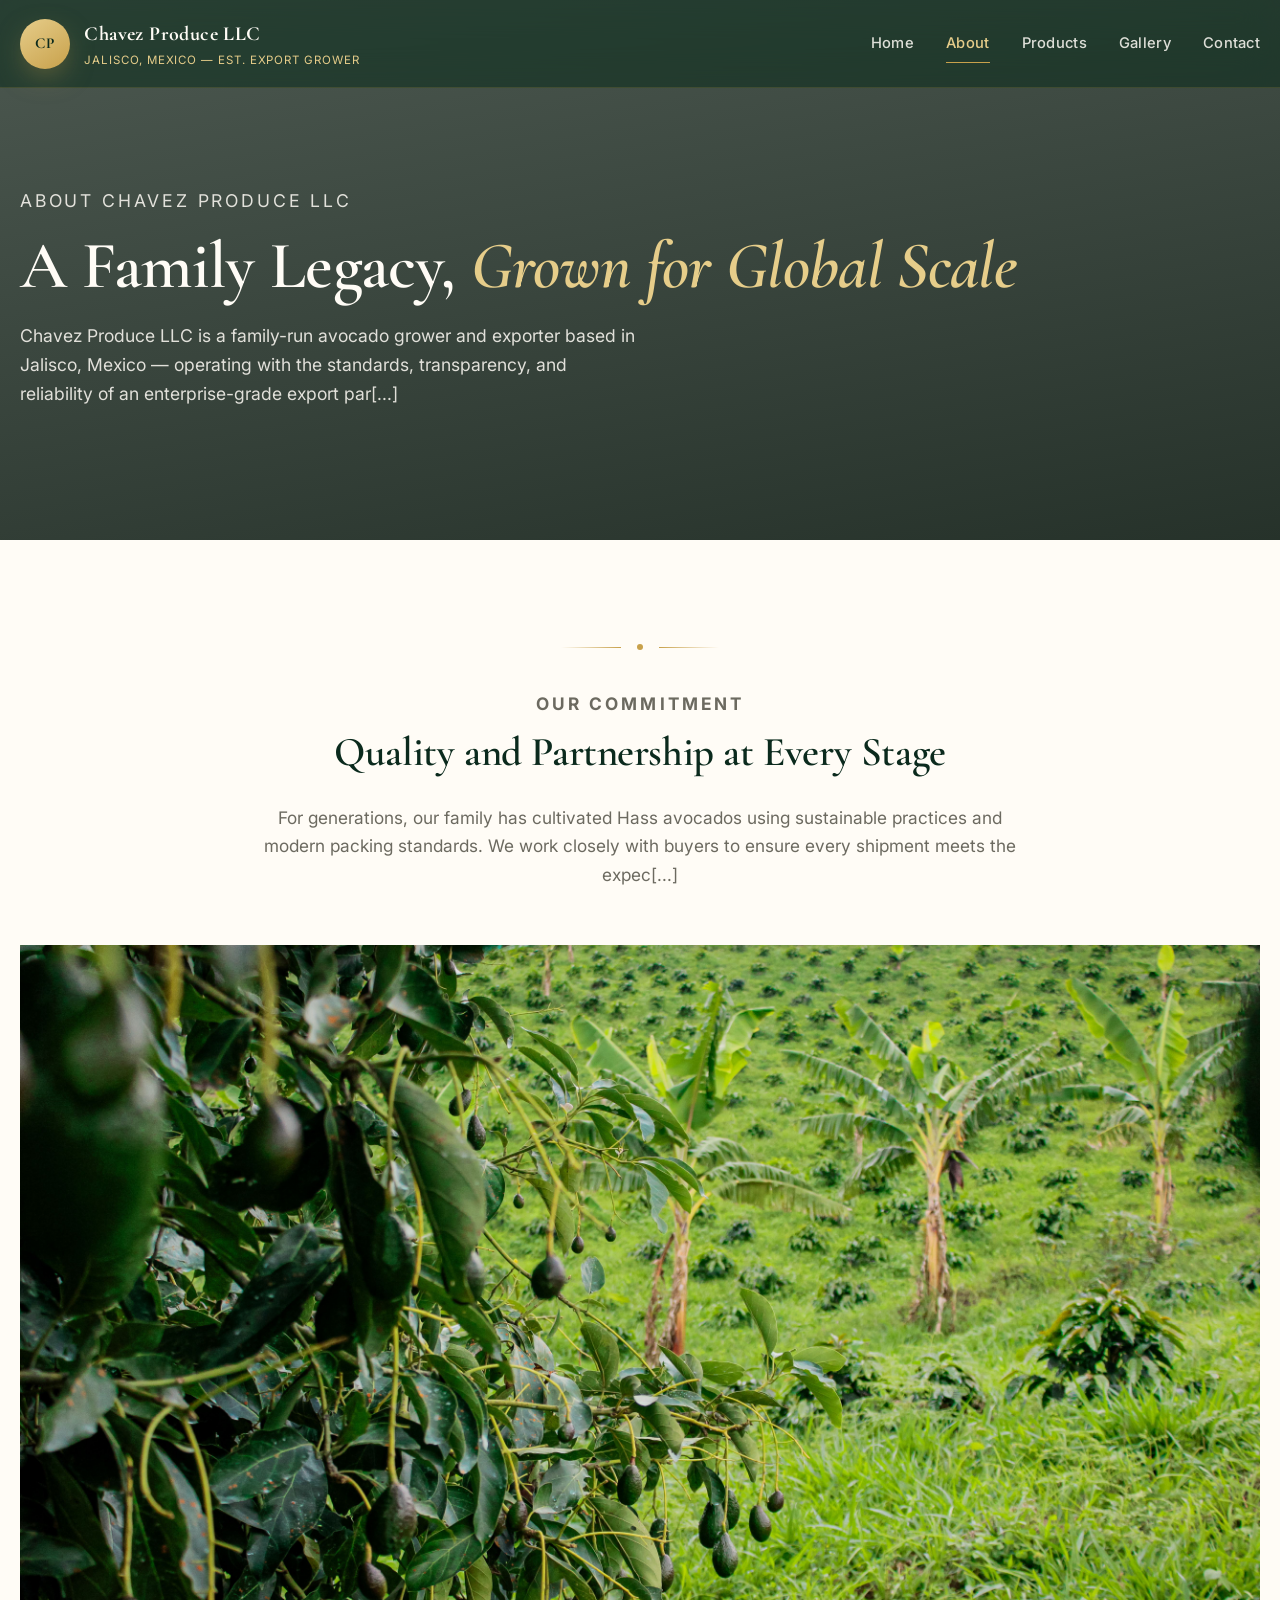
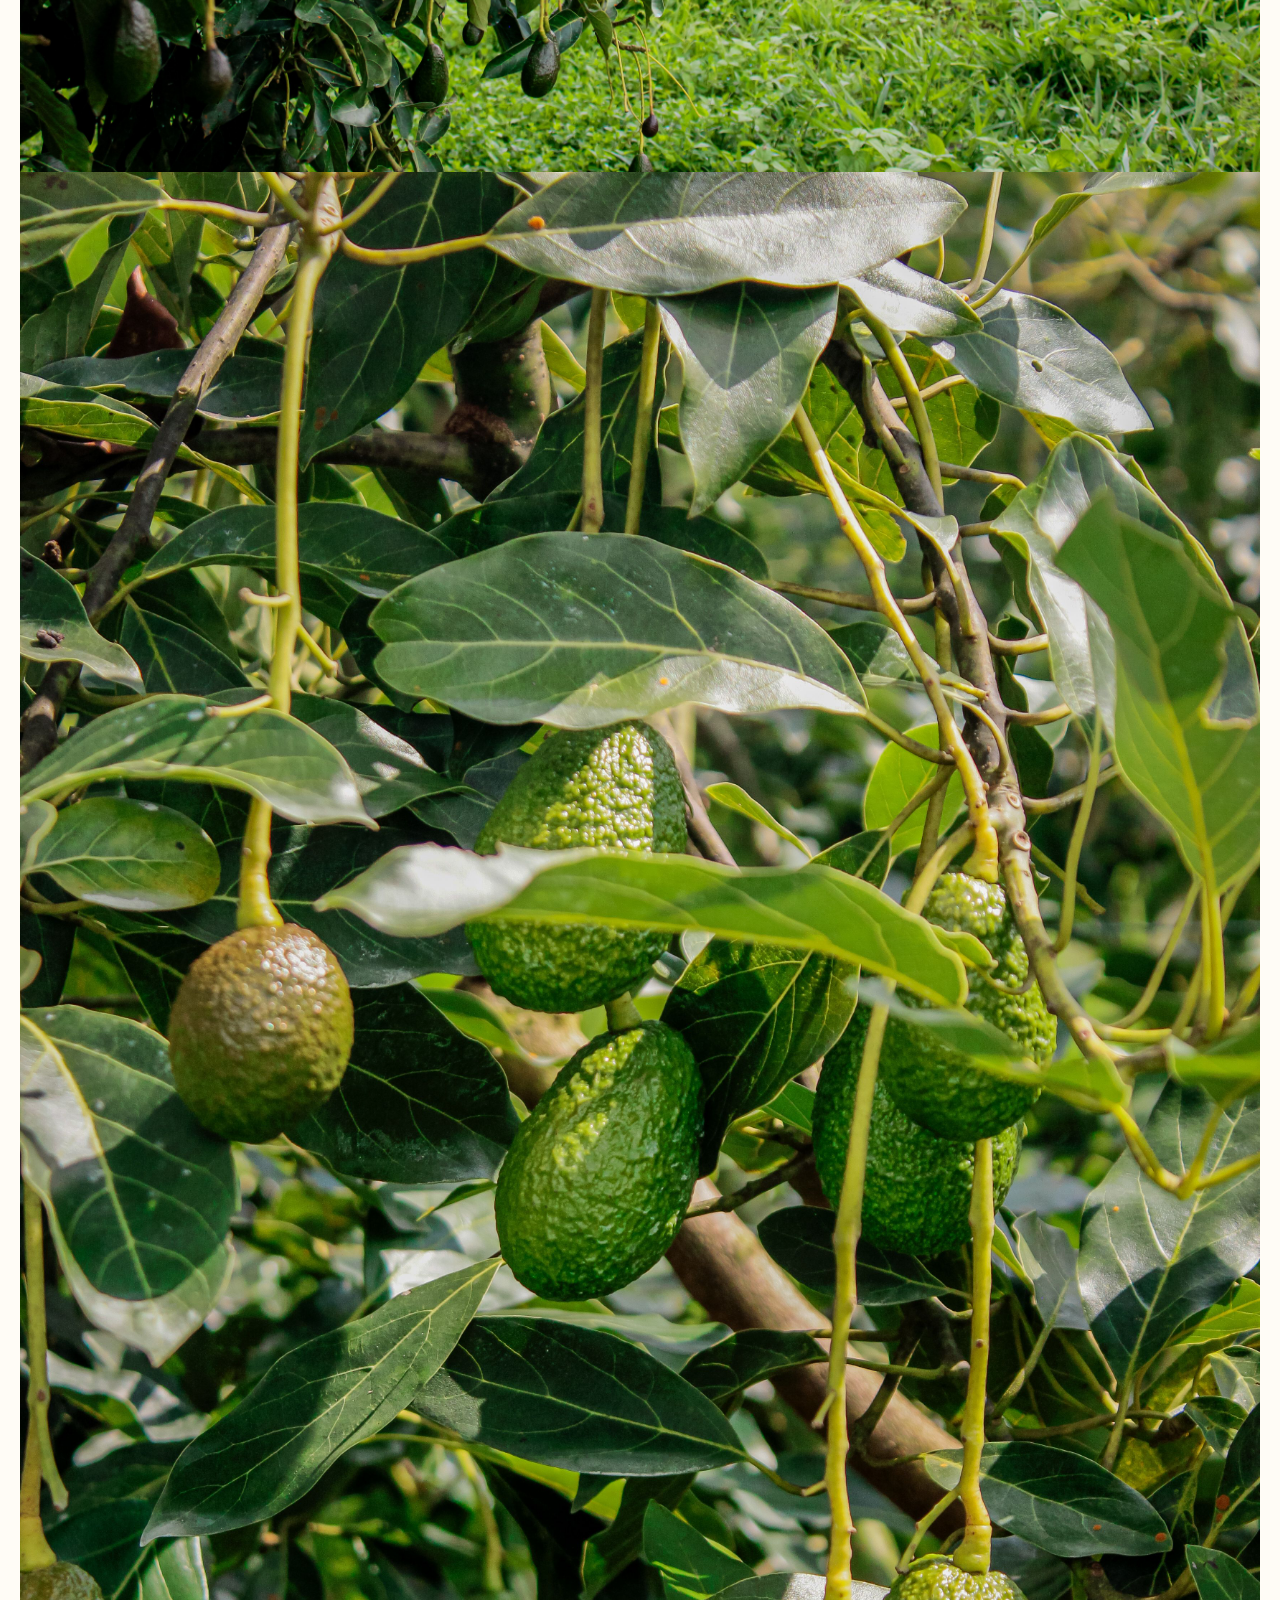
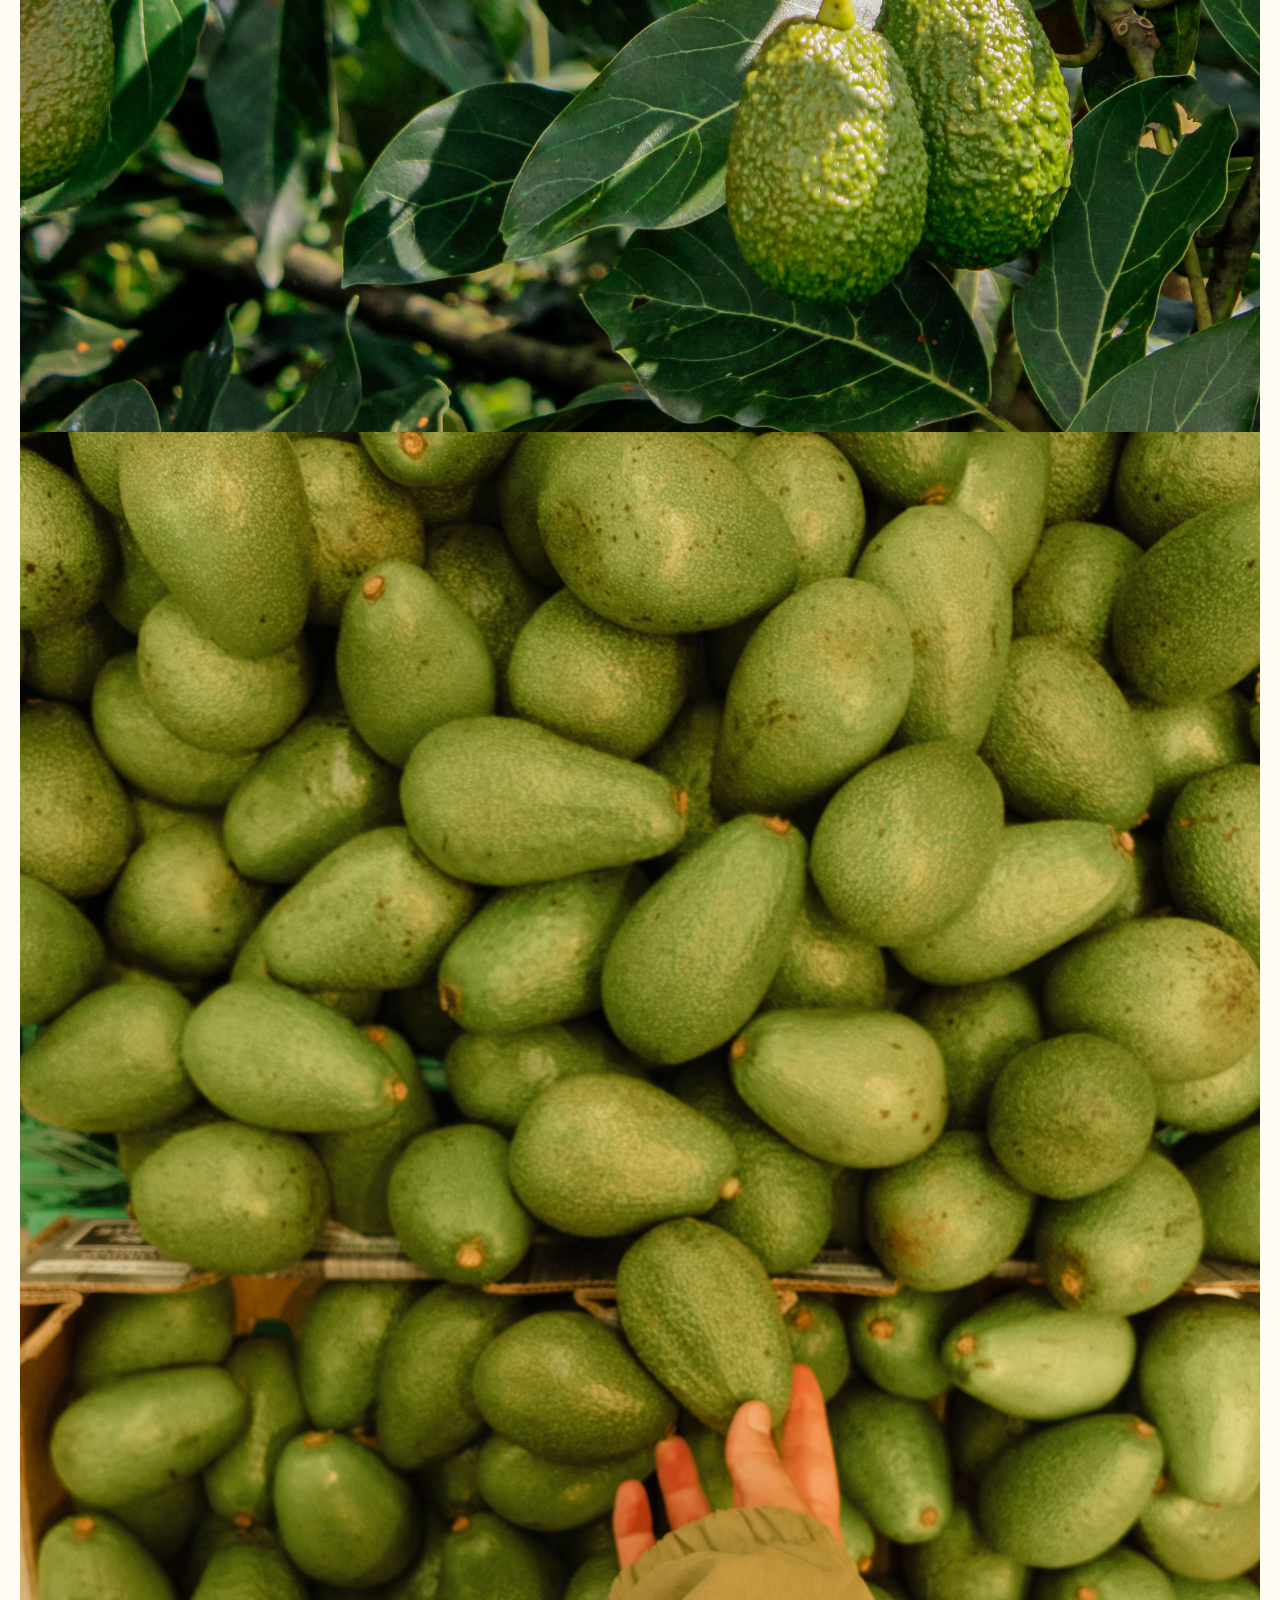
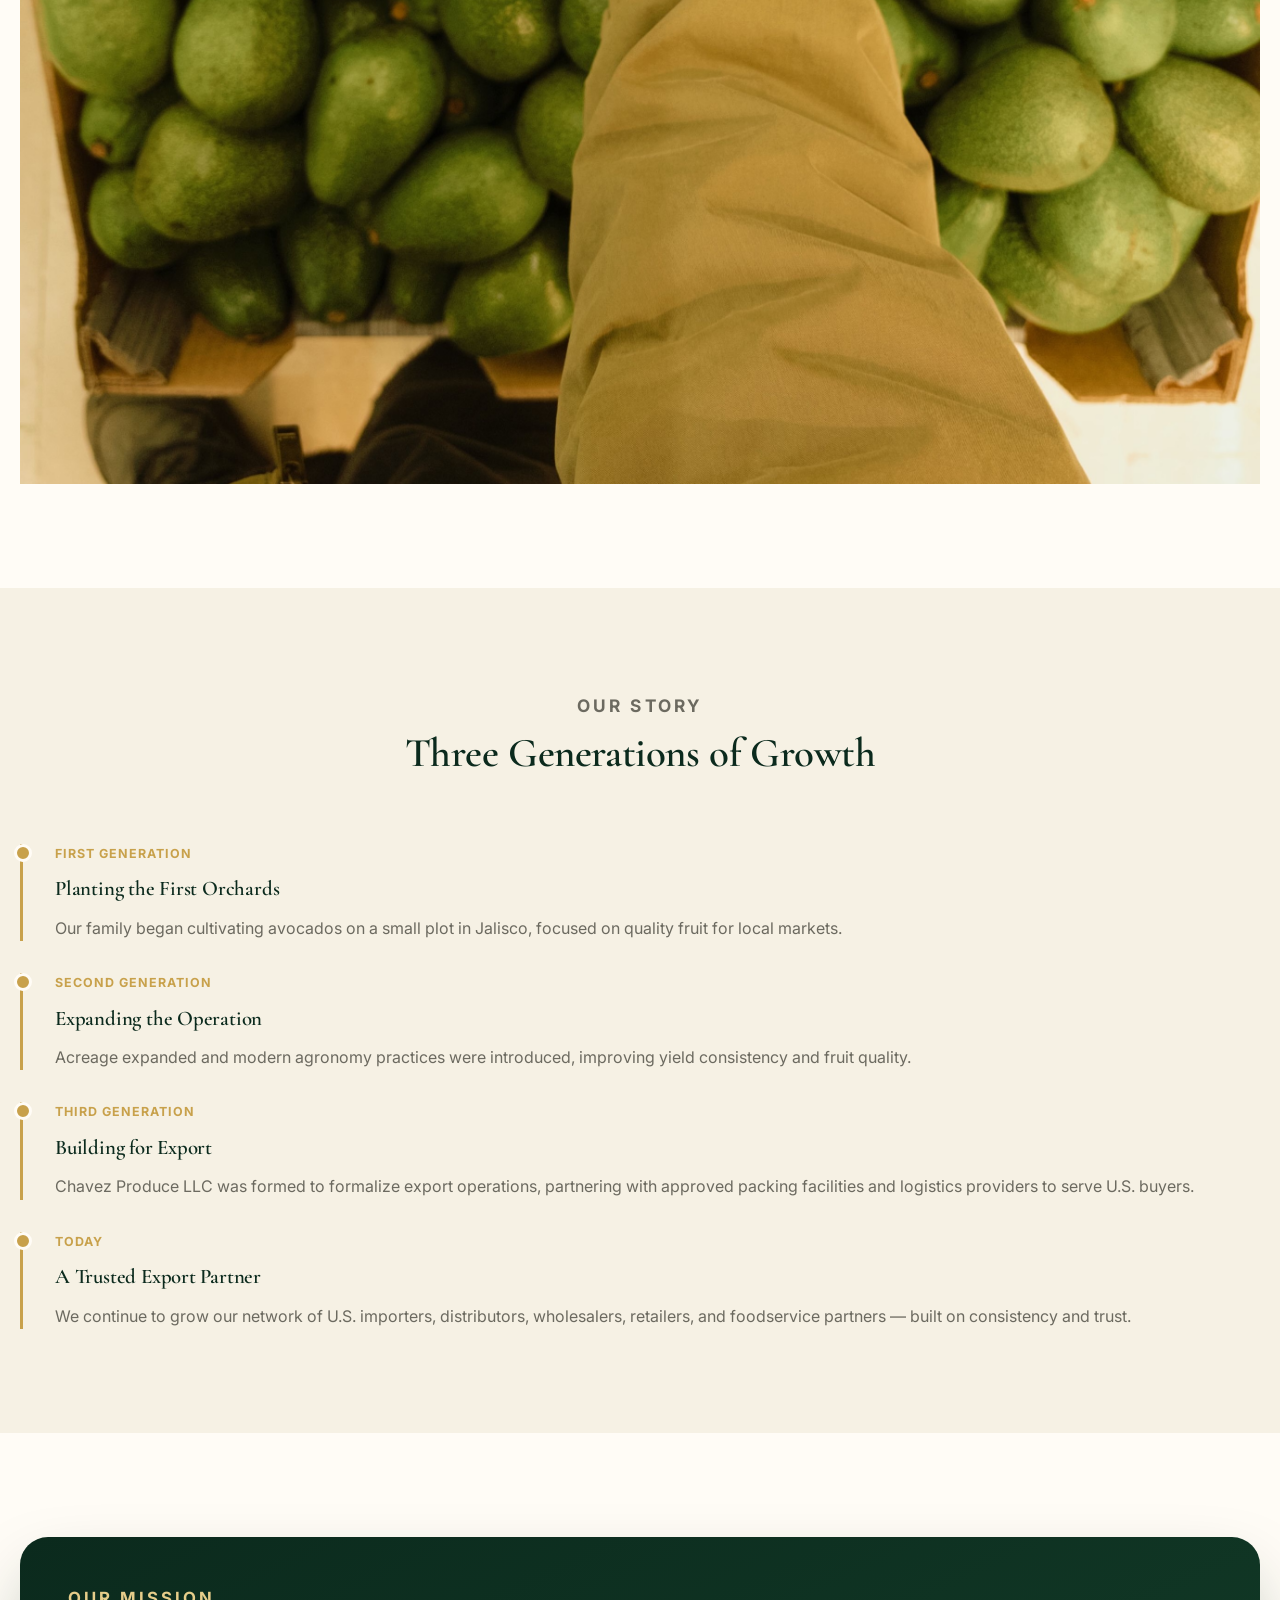
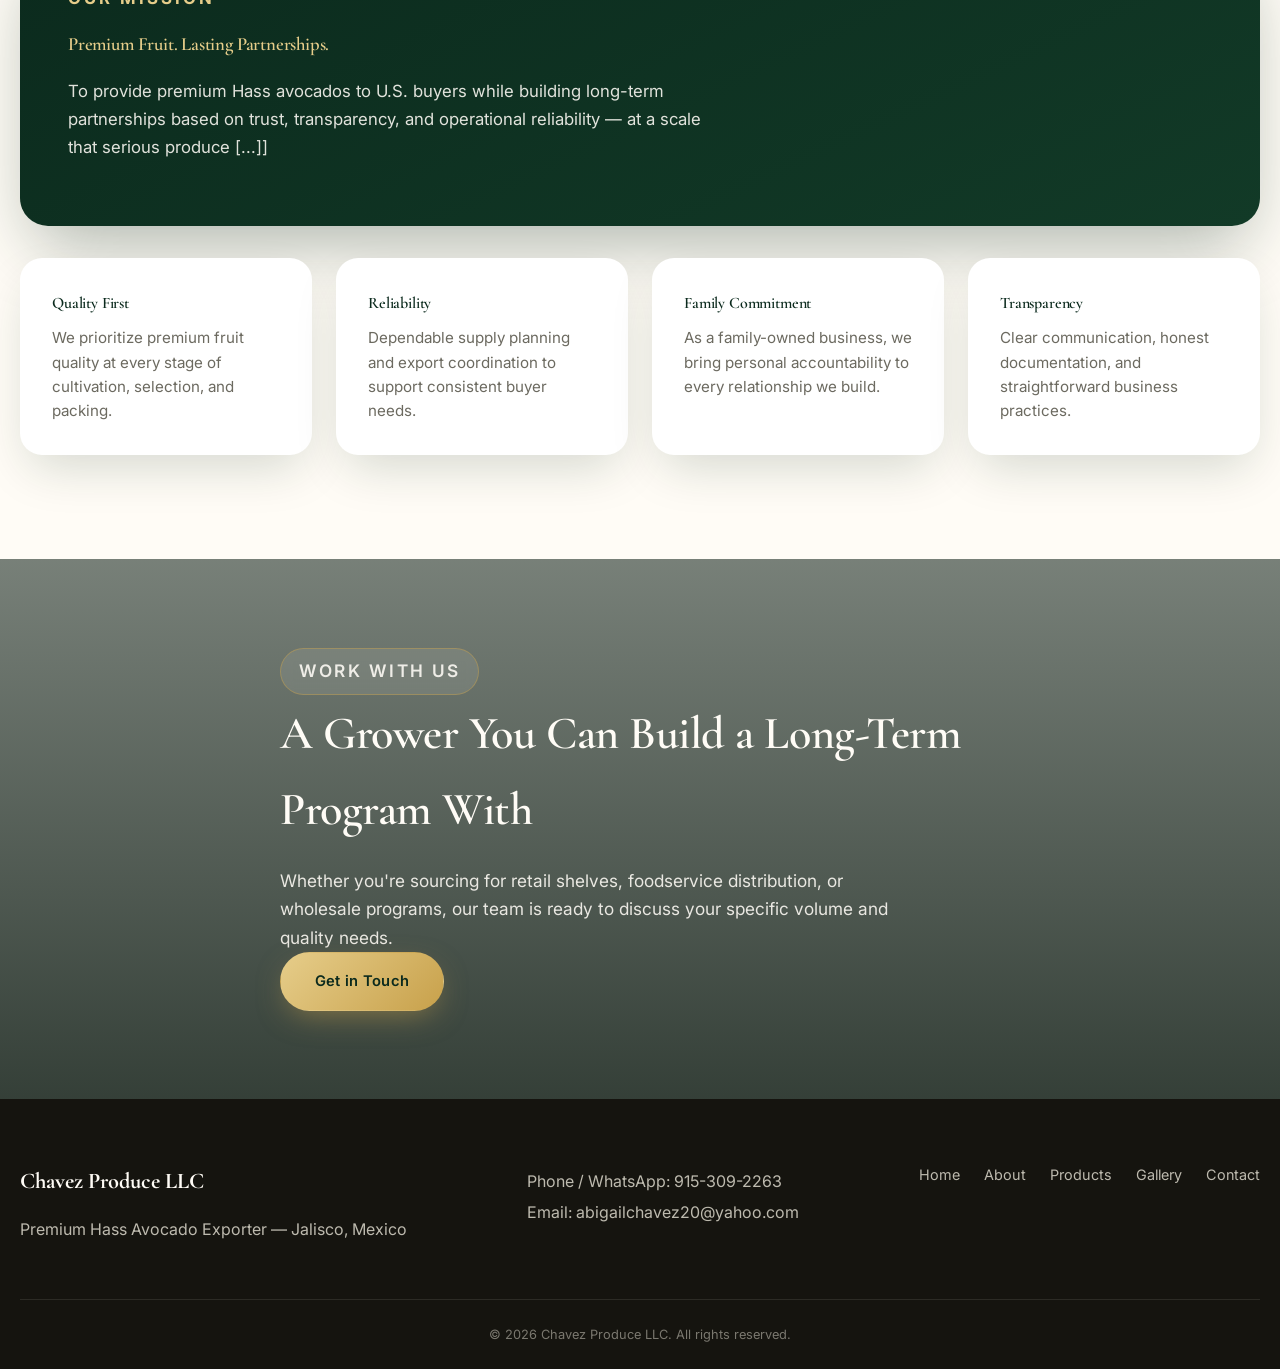
==== commit 45c1eac2: "Fix: Correct all image paths from 'images/' directory to root level for GitHub Pages compatibility -" ====
--- a/about.html
+++ b/about.html
@@ -37,7 +37,7 @@
       <div class="container">
         <p class="breadcrumb">About Chavez Produce LLC</p>
         <h1>A Family Legacy, <span class="accent">Grown for Global Scale</span></h1>
-        <p>Chavez Produce LLC is a family-run avocado grower and exporter based in Jalisco, Mexico — operating with the standards, transparency, and reliability of an enterprise-grade export partner.</p>
+        <p>Chavez Produce LLC is a family-run avocado grower and exporter based in Jalisco, Mexico — operating with the standards, transparency, and reliability of an enterprise-grade export par[...]
       </div>
     </section>
 
@@ -48,12 +48,12 @@
           <div class="luxury-divider"><span></span><span class="dot"></span><span></span></div>
           <p class="section-label">Our Commitment</p>
           <h2>Quality and Partnership at Every Stage</h2>
-          <p>For generations, our family has cultivated Hass avocados using sustainable practices and modern packing standards. We work closely with buyers to ensure every shipment meets the expectations of U.S. importers, distributors, wholesalers, retailers, and foodservice suppliers.</p>
+          <p>For generations, our family has cultivated Hass avocados using sustainable practices and modern packing standards. We work closely with buyers to ensure every shipment meets the expec[...]
         </div>
         <div class="about-gallery-strip reveal-stagger">
-          <img src="images/orchard-with-banana-trees.jpg" alt="Agricultural landscape in Jalisco, Mexico">
-          <img src="images/avocados-tree-canopy.jpg" alt="Farmer harvesting avocados">
-          <img src="images/avocados-boxes-packing.jpg" alt="Avocado packing facility">
+          <img src="orchard-with-banana-trees.jpg" alt="Agricultural landscape in Jalisco, Mexico">
+          <img src="avocados-tree-canopy.jpg" alt="Farmer harvesting avocados">
+          <img src="avocados-boxes-packing.jpg" alt="Avocado packing facility">
         </div>
       </div>
     </section>
@@ -97,7 +97,7 @@
           <div class="mission-card reveal">
             <p class="section-label" style="color:var(--gold-light);">Our Mission</p>
             <h3>Premium Fruit. Lasting Partnerships.</h3>
-            <p>To provide premium Hass avocados to U.S. buyers while building long-term partnerships based on trust, transparency, and operational reliability — at a scale that serious produce businesses can count on.</p>
+            <p>To provide premium Hass avocados to U.S. buyers while building long-term partnerships based on trust, transparency, and operational reliability — at a scale that serious produce [...]]
           </div>
           <div class="values-grid reveal-stagger">
             <article class="value-card">
@@ -156,4 +156,4 @@
   </footer>
   <script src="script.js"></script>
 </body>
-</html>
+</html>
--- a/styles.css
+++ b/styles.css
@@ -342,10 +342,10 @@
   padding: 9rem 0 4.5rem;
 }
 
-.about-hero { background-image: url("https://upload.wikimedia.org/wikipedia/commons/thumb/6/64/Avocado_and_lemon_orchards%2C_California_%289323%29.jpg/1280px-Avocado_and_lemon_orchards%2C_California_%289323%29.jpg"); }
-.products-hero { background-image: url("images/avocados-boxes-packing.jpg"); }
-.gallery-hero { background-image: url("images/avocados-tree-canopy.jpg"); }
-.contact-hero { background-image: url("images/orchard-with-banana-trees.jpg"); }
+.about-hero { background-image: url("https://upload.wikimedia.org/wikipedia/commons/thumb/6/64/Avocado_and_lemon_orchards%2C_California_%289323%29.jpg/1280px-Avocado_and_lemon_orchards%2C_Califor[...]"); }
+.products-hero { background-image: url("avocados-boxes-packing.jpg"); }
+.gallery-hero { background-image: url("avocados-tree-canopy.jpg"); }
+.contact-hero { background-image: url("orchard-with-banana-trees.jpg"); }
 
 .breadcrumb {
   color: var(--gold-light);
@@ -595,7 +595,7 @@
   align-items: center;
   color: var(--ivory);
   background: linear-gradient(180deg, rgba(8, 26, 17, 0.55), rgba(8, 22, 14, 0.82)),
-    url("images/avocado-hand-multiple.jpg")
+    url("avocado-hand-multiple.jpg")
     center / cover no-repeat fixed;
 }
 
@@ -1000,76 +1000,51 @@
 .value-card p {
   margin: 0;
   color: var(--muted);
-}
-
-/* Timeline */
+  font-size: 0.95rem;
+  line-height: 1.6;
+}
+
 .timeline {
-  position: relative;
-  margin: 0 auto;
-  max-width: 880px;
-  padding-left: 2.5rem;
-  border-left: 2px solid rgba(200, 161, 75, 0.35);
+  display: grid;
+  gap: 2rem;
 }
 
 .timeline-item {
-  position: relative;
-  padding-bottom: 3rem;
-}
-
-.timeline-item:last-child {
-  padding-bottom: 0;
+  border-left: 3px solid var(--gold);
+  padding-left: 2rem;
+  position: relative;
 }
 
 .timeline-item::before {
   content: "";
   position: absolute;
-  left: -2.95rem;
-  top: 0.3rem;
-  width: 16px;
-  height: 16px;
+  left: -9px;
+  top: 0;
+  width: 12px;
+  height: 12px;
   border-radius: 50%;
   background: var(--gold);
-  box-shadow: 0 0 0 5px var(--ivory), 0 0 0 6px rgba(200, 161, 75, 0.4);
-}
-
-.timeline-year {
-  display: inline-block;
+  border: 3px solid var(--ivory);
+}
+
+.timeline-item .timeline-year {
   color: var(--gold);
   font-weight: 700;
-  font-size: 0.85rem;
-  letter-spacing: 0.1em;
+  font-size: 0.78rem;
+  letter-spacing: 0.08em;
   text-transform: uppercase;
-  margin-bottom: 0.4rem;
+  margin: 0 0 0.5rem;
 }
 
 .timeline-item h3 {
   margin: 0 0 0.5rem;
-  font-size: 1.4rem;
+  font-size: 1.3rem;
 }
 
 .timeline-item p {
   margin: 0;
   color: var(--muted);
-  max-width: 600px;
-}
-
-.about-gallery-strip {
-  display: grid;
-  grid-template-columns: repeat(3, 1fr);
-  gap: 1.25rem;
-}
-
-.about-gallery-strip img {
-  width: 100%;
-  height: 280px;
-  object-fit: cover;
-  border-radius: 20px;
-  box-shadow: var(--shadow-soft);
-  transition: transform 0.6s var(--ease);
-}
-
-.about-gallery-strip img:hover {
-  transform: translateY(-8px) scale(1.02);
+  font-size: 1rem;
 }
 
 /* ===========================================================================
@@ -1077,60 +1052,63 @@
    =========================================================================== */
 .product-cards {
   display: grid;
-  gap: 1.75rem;
+  gap: 2rem;
   grid-template-columns: repeat(auto-fit, minmax(280px, 1fr));
 }
 
 .product-card {
   background: #fff;
-  border-radius: 24px;
+  border-radius: 20px;
   overflow: hidden;
   box-shadow: var(--shadow-soft);
-  transition: transform 0.45s var(--ease), box-shadow 0.45s var(--ease);
+  transition: transform 0.4s var(--ease), box-shadow 0.4s var(--ease);
 }
 
 .product-card:hover {
-  transform: translateY(-10px);
+  transform: translateY(-12px);
   box-shadow: var(--shadow-lift);
 }
 
 .product-card-media {
   position: relative;
-  height: 230px;
   overflow: hidden;
+  height: 260px;
 }
 
 .product-card-media img {
   width: 100%;
   height: 100%;
   object-fit: cover;
-  transition: transform 0.7s var(--ease);
+  transition: transform 0.6s var(--ease);
 }
 
 .product-card:hover .product-card-media img {
-  transform: scale(1.1);
+  transform: scale(1.06);
 }
 
 .product-card-tag {
   position: absolute;
   top: 1rem;
   left: 1rem;
+  display: inline-block;
+  padding: 0.4rem 1rem;
+  border-radius: 999px;
   background: var(--gold);
   color: var(--deep-green);
+  font-weight: 700;
   font-size: 0.7rem;
-  font-weight: 700;
-  letter-spacing: 0.06em;
+  letter-spacing: 0.1em;
   text-transform: uppercase;
-  padding: 0.35rem 0.8rem;
-  border-radius: 999px;
+  z-index: 1;
 }
 
 .product-card-body {
-  padding: 1.75rem;
+  padding: 1.8rem;
 }
 
 .product-card-body h3 {
-  margin: 0 0 0.5rem;
+  margin: 0 0 0.7rem;
+  font-size: 1.2rem;
 }
 
 .product-card-body p {
@@ -1141,130 +1119,130 @@
 
 .spec-table-wrap {
   overflow-x: auto;
-  border-radius: 22px;
-  box-shadow: var(--shadow-soft);
-}
-
-table.spec-table {
+}
+
+.spec-table {
   width: 100%;
   border-collapse: collapse;
   background: #fff;
-}
-
-.spec-table th,
+  border-radius: 16px;
+  overflow: hidden;
+  box-shadow: var(--shadow-soft);
+}
+
+.spec-table thead {
+  background: linear-gradient(135deg, var(--deep-green), var(--deep-green-light));
+  color: var(--ivory);
+}
+
+.spec-table th {
+  padding: 1.2rem;
+  text-align: left;
+  font-weight: 600;
+  font-size: 0.95rem;
+  letter-spacing: 0.02em;
+}
+
 .spec-table td {
-  padding: 1.1rem 1.5rem;
-  border-bottom: 1px solid rgba(11, 42, 29, 0.08);
-  text-align: left;
-}
-
-.spec-table thead th {
-  background: var(--deep-green);
-  color: var(--gold-light);
-  font-weight: 700;
-  letter-spacing: 0.04em;
-  text-transform: uppercase;
-  font-size: 0.78rem;
+  padding: 1.2rem;
+  border-top: 1px solid rgba(11, 42, 29, 0.08);
+}
+
+.spec-table tr:last-child td {
+  border-bottom: none;
 }
 
 .spec-table tbody tr:hover {
-  background: var(--cream);
-}
-
-.spec-table tbody tr:last-child td {
-  border-bottom: none;
+  background: rgba(11, 42, 29, 0.03);
 }
 
 .packaging-grid {
   display: grid;
-  gap: 1.5rem;
-  grid-template-columns: repeat(auto-fit, minmax(230px, 1fr));
+  gap: 1.75rem;
+  grid-template-columns: repeat(auto-fit, minmax(240px, 1fr));
 }
 
 .packaging-card {
+  background: linear-gradient(160deg, #ffffff, var(--cream));
+  border-radius: 20px;
+  padding: 2.2rem 1.8rem;
+  box-shadow: var(--shadow-soft);
   text-align: center;
-  background: linear-gradient(160deg, #fff, var(--cream));
-  border-radius: 20px;
-  padding: 2.25rem 1.5rem;
-  box-shadow: var(--shadow-soft);
-  transition: transform 0.4s var(--ease);
+  transition: transform 0.4s var(--ease), box-shadow 0.4s var(--ease);
 }
 
 .packaging-card:hover {
   transform: translateY(-8px);
+  box-shadow: var(--shadow-lift);
 }
 
 .packaging-card .feature-icon {
-  margin: 0 auto 1.2rem;
+  margin: 0 auto 1rem;
 }
 
 .packaging-card h4 {
-  margin: 0 0 0.5rem;
-  color: var(--deep-green);
+  margin: 0 0 0.6rem;
+  font-size: 1.1rem;
 }
 
 .packaging-card p {
   margin: 0;
   color: var(--muted);
-  font-size: 0.9rem;
+  font-size: 0.95rem;
 }
 
 .availability-bar {
   display: grid;
   grid-template-columns: repeat(12, 1fr);
-  gap: 6px;
-  margin-top: 1.5rem;
-}
-
-.availability-bar .month {
-  text-align: center;
-  padding: 0.85rem 0.25rem;
-  border-radius: 10px;
-  font-size: 0.72rem;
-  font-weight: 700;
-  letter-spacing: 0.02em;
-  background: rgba(11, 42, 29, 0.06);
-  color: var(--muted);
-}
-
-.availability-bar .month.peak {
-  background: var(--deep-green);
-  color: var(--gold-light);
-}
-
-.qa-grid {
-  display: grid;
-  gap: 1.5rem;
-  grid-template-columns: repeat(auto-fit, minmax(240px, 1fr));
-}
-
-.qa-card {
-  display: flex;
-  gap: 1rem;
-  align-items: flex-start;
+  gap: 0.5rem;
   background: #fff;
-  border-radius: 18px;
+  border-radius: 16px;
   padding: 1.5rem;
   box-shadow: var(--shadow-soft);
 }
 
+.month {
+  text-align: center;
+  padding: 1rem 0.5rem;
+  border-radius: 8px;
+  background: rgba(11, 42, 29, 0.06);
+  font-weight: 600;
+  font-size: 0.85rem;
+  color: var(--charcoal-soft);
+}
+
+.month.peak {
+  background: linear-gradient(135deg, var(--gold-light), var(--gold));
+  color: var(--deep-green);
+  font-weight: 700;
+}
+
+.qa-grid {
+  display: grid;
+  gap: 1.75rem;
+  grid-template-columns: repeat(auto-fit, minmax(260px, 1fr));
+}
+
+.qa-card {
+  display: flex;
+  gap: 1.5rem;
+  align-items: flex-start;
+}
+
 .qa-card .feature-icon {
-  width: 42px;
-  height: 42px;
-  margin: 0;
+  flex-shrink: 0;
+  margin-bottom: 0;
+}
+
+.qa-card h4 {
+  margin: 0 0 0.4rem;
   font-size: 1.1rem;
-}
-
-.qa-card h4 {
-  margin: 0 0 0.3rem;
-  font-size: 1rem;
-  color: var(--deep-green);
 }
 
 .qa-card p {
   margin: 0;
   color: var(--muted);
-  font-size: 0.88rem;
+  font-size: 0.95rem;
 }
 
 /* ===========================================================================
@@ -1273,58 +1251,58 @@
 .gallery-filters {
   display: flex;
   flex-wrap: wrap;
-  gap: 0.85rem;
   justify-content: center;
+  gap: 1rem;
   margin-bottom: 3rem;
 }
 
 .filter-btn {
-  padding: 0.65rem 1.5rem;
+  padding: 0.6rem 1.4rem;
+  border: 1px solid rgba(11, 42, 29, 0.2);
+  background: #fff;
   border-radius: 999px;
-  border: 1px solid rgba(11, 42, 29, 0.18);
-  background: transparent;
-  color: var(--charcoal-soft);
+  cursor: pointer;
   font-weight: 600;
   font-size: 0.85rem;
   letter-spacing: 0.02em;
-  cursor: pointer;
-  transition: background 0.3s ease, color 0.3s ease, border-color 0.3s ease, transform 0.3s ease;
+  color: var(--charcoal-soft);
+  transition: all 0.3s ease;
 }
 
 .filter-btn:hover {
-  transform: translateY(-2px);
   border-color: var(--gold);
+  color: var(--gold);
 }
 
 .filter-btn.active {
-  background: var(--deep-green);
-  color: var(--gold-light);
-  border-color: var(--deep-green);
+  background: linear-gradient(135deg, var(--gold-light), var(--gold));
+  color: var(--deep-green);
+  border-color: var(--gold);
 }
 
 .masonry-grid {
   display: grid;
-  grid-template-columns: repeat(4, 1fr);
-  grid-auto-rows: 220px;
-  gap: 1.25rem;
+  gap: 1.5rem;
+  grid-template-columns: repeat(auto-fit, minmax(200px, 1fr));
+  grid-auto-rows: 250px;
 }
 
 .masonry-item {
   position: relative;
-  grid-row: span 1;
-  border-radius: 20px;
   overflow: hidden;
+  border-radius: 16px;
   box-shadow: var(--shadow-soft);
   cursor: pointer;
-  transition: opacity 0.4s ease, transform 0.4s ease;
+  grid-column: auto;
+  grid-row: auto;
+}
+
+.masonry-item.wide {
+  grid-column: span 2;
 }
 
 .masonry-item.tall {
   grid-row: span 2;
-}
-
-.masonry-item.wide {
-  grid-column: span 2;
 }
 
 .masonry-item.hidden {
@@ -1338,37 +1316,49 @@
   transition: transform 0.7s var(--ease);
 }
 
-.masonry-item:hover img {
-  transform: scale(1.1);
-}
-
 .masonry-item .overlay {
   position: absolute;
   inset: 0;
-  background: linear-gradient(180deg, rgba(11, 42, 29, 0) 45%, rgba(8, 22, 14, 0.92) 100%);
+  background: linear-gradient(180deg, rgba(11, 42, 29, 0) 0%, rgba(8, 22, 14, 0.9) 70%);
   display: flex;
   flex-direction: column;
+  align-items: flex-start;
   justify-content: flex-end;
-  padding: 1.25rem;
+  padding: 1.5rem;
   opacity: 0;
-  transition: opacity 0.4s ease;
+  transition: opacity 0.4s var(--ease);
+}
+
+.masonry-item .overlay .cat {
+  display: inline-block;
+  padding: 0.3rem 0.8rem;
+  background: var(--gold);
+  color: var(--deep-green);
+  border-radius: 999px;
+  font-weight: 700;
+  font-size: 0.65rem;
+  letter-spacing: 0.08em;
+  text-transform: uppercase;
+  margin-bottom: 0.6rem;
+}
+
+.masonry-item .overlay .title {
+  color: var(--ivory);
+  font-weight: 600;
+  font-size: 1rem;
+  letter-spacing: 0.02em;
+}
+
+.masonry-item:hover {
+  box-shadow: var(--shadow-lift);
+}
+
+.masonry-item:hover img {
+  transform: scale(1.08);
 }
 
 .masonry-item:hover .overlay {
   opacity: 1;
-}
-
-.masonry-item .overlay .cat {
-  color: var(--gold-light);
-  font-size: 0.7rem;
-  letter-spacing: 0.1em;
-  text-transform: uppercase;
-  margin-bottom: 0.2rem;
-}
-
-.masonry-item .overlay .title {
-  color: var(--ivory);
-  font-weight: 700;
 }
 
 /* ===========================================================================
@@ -1376,15 +1366,16 @@
    =========================================================================== */
 .contact-content {
   display: grid;
-  gap: 3rem;
-  grid-template-columns: minmax(300px, 380px) 1fr;
+  grid-template-columns: 1fr 1fr;
+  gap: 4rem;
+  align-items: flex-start;
 }
 
 .contact-info-card {
-  background: linear-gradient(165deg, var(--deep-green), var(--deep-green-2));
+  background: linear-gradient(155deg, var(--deep-green), var(--deep-green-2));
   color: var(--ivory);
   border-radius: 28px;
-  padding: 2.5rem;
+  padding: 3rem;
   box-shadow: var(--shadow-lift);
 }
 
@@ -1395,283 +1386,279 @@
 
 .contact-detail {
   display: flex;
-  gap: 1rem;
+  gap: 1.25rem;
   align-items: flex-start;
-  margin-top: 1.5rem;
-  padding-top: 1.5rem;
-  border-top: 1px solid rgba(246, 241, 228, 0.14);
-}
-
-.contact-detail:first-of-type {
-  border-top: none;
-  margin-top: 1.75rem;
-  padding-top: 0;
-}
-
-.contact-detail .feature-icon {
-  width: 42px;
-  height: 42px;
-  margin: 0;
-  font-size: 1.1rem;
-  background: rgba(246, 241, 228, 0.12);
-  box-shadow: none;
+  margin: 1.8rem 0;
 }
 
 .contact-detail strong {
   display: block;
-  font-size: 0.78rem;
-  letter-spacing: 0.06em;
-  text-transform: uppercase;
-  color: var(--gold-light);
-  margin-bottom: 0.2rem;
+  margin-bottom: 0.3rem;
+}
+
+.contact-detail p {
+  margin: 0;
+  color: rgba(255, 252, 246, 0.8);
+  font-size: 0.95rem;
 }
 
 .contact-quick-actions {
   display: flex;
-  gap: 0.85rem;
-  margin-top: 2rem;
-  flex-wrap: wrap;
+  gap: 1rem;
+  margin-top: 2.5rem;
 }
 
 .contact-form-card {
   background: #fff;
-  padding: 2.75rem;
   border-radius: 28px;
+  padding: 2.5rem;
   box-shadow: var(--shadow-soft);
 }
 
+.contact-form-card p {
+  color: var(--muted);
+  margin: 0 0 0.5rem;
+}
+
+.contact-form-card h2 {
+  margin: 0 0 0.5rem;
+  font-size: 1.8rem;
+}
+
+.contact-form {
+  display: grid;
+  gap: 1.5rem;
+}
+
+.form-grid {
+  display: grid;
+  grid-template-columns: 1fr 1fr;
+  gap: 1.5rem;
+}
+
 .form-row {
   display: grid;
-  gap: 0.55rem;
-  margin-bottom: 1.4rem;
-}
-
-.form-grid {
-  display: grid;
-  gap: 1.25rem;
-  grid-template-columns: 1fr 1fr;
+  gap: 0.5rem;
+  grid-column: auto;
+}
+
+.form-row.full-width {
+  grid-column: 1 / -1;
 }
 
 .form-row label {
+  display: block;
   font-weight: 600;
-  font-size: 0.88rem;
-  color: var(--charcoal-soft);
+  font-size: 0.9rem;
+  color: var(--charcoal);
 }
 
 .form-row input,
 .form-row select,
 .form-row textarea {
-  width: 100%;
-  border: 1px solid rgba(11, 42, 29, 0.16);
-  border-radius: 12px;
-  padding: 0.9rem 1rem;
-  font-size: 0.96rem;
-  outline: none;
+  padding: 0.75rem 1rem;
+  border: 1px solid rgba(11, 42, 29, 0.2);
+  border-radius: 8px;
   font-family: inherit;
+  font-size: 0.95rem;
+  color: var(--charcoal);
+  background: #fff;
   transition: border-color 0.25s ease, box-shadow 0.25s ease;
 }
 
 .form-row input:focus,
 .form-row select:focus,
 .form-row textarea:focus {
+  outline: none;
   border-color: var(--gold);
-  box-shadow: 0 0 0 4px rgba(200, 161, 75, 0.16);
-}
-
-.form-row input.invalid,
-.form-row select.invalid,
-.form-row textarea.invalid {
-  border-color: #c0392b;
+  box-shadow: 0 0 0 3px rgba(200, 161, 75, 0.12);
+}
+
+.form-row.has-error input,
+.form-row.has-error select,
+.form-row.has-error textarea {
+  border-color: #e74c3c;
+  background: rgba(231, 76, 60, 0.05);
 }
 
 .form-error {
   display: none;
-  color: #c0392b;
   font-size: 0.8rem;
+  color: #e74c3c;
+  margin-top: -0.25rem;
 }
 
 .form-row.has-error .form-error {
   display: block;
 }
 
-.form-row.full-width {
-  grid-column: 1 / -1;
-}
-
 .form-success {
   display: none;
-  align-items: center;
-  gap: 0.75rem;
-  background: rgba(28, 85, 56, 0.1);
-  border: 1px solid rgba(28, 85, 56, 0.3);
-  color: var(--deep-green);
-  border-radius: 14px;
-  padding: 1rem 1.25rem;
-  margin-top: 1.25rem;
+  padding: 1rem 1.5rem;
+  border-radius: 8px;
+  background: rgba(39, 174, 96, 0.1);
+  color: #27ae60;
   font-weight: 600;
+  font-size: 0.95rem;
+  text-align: center;
 }
 
 .form-success.visible {
-  display: flex;
+  display: block;
+  animation: slideIn 0.4s var(--ease);
+}
+
+@keyframes slideIn {
+  from {
+    opacity: 0;
+    transform: translateY(-10px);
+  }
+  to {
+    opacity: 1;
+    transform: translateY(0);
+  }
 }
 
 .business-cards {
   display: grid;
-  gap: 1.5rem;
-  grid-template-columns: repeat(auto-fit, minmax(220px, 1fr));
-  margin-top: 4rem;
+  gap: 1.75rem;
+  grid-template-columns: repeat(auto-fit, minmax(240px, 1fr));
 }
 
 .business-card {
-  background: var(--cream);
+  background: linear-gradient(160deg, #ffffff, var(--cream));
   border-radius: 20px;
-  padding: 2rem;
+  padding: 2.2rem 1.8rem;
   text-align: center;
   box-shadow: var(--shadow-soft);
-  transition: transform 0.4s var(--ease);
+  transition: transform 0.4s var(--ease), box-shadow 0.4s var(--ease);
 }
 
 .business-card:hover {
   transform: translateY(-8px);
+  box-shadow: var(--shadow-lift);
 }
 
 .business-card .feature-icon {
-  margin: 0 auto 1.1rem;
+  margin: 0 auto 1rem;
 }
 
 .business-card h4 {
-  margin: 0 0 0.4rem;
-  color: var(--deep-green);
+  margin: 0 0 0.6rem;
+  font-size: 1.1rem;
 }
 
 .business-card p {
   margin: 0;
   color: var(--muted);
-  font-size: 0.9rem;
+  font-size: 0.95rem;
 }
 
 /* ===========================================================================
-   RESPONSIVE
+   RESPONSIVE DESIGN
    =========================================================================== */
-@media (max-width: 1024px) {
+@media (max-width: 768px) {
+  .site-nav {
+    display: none;
+    position: fixed;
+    top: 80px;
+    left: 0;
+    right: 0;
+    flex-direction: column;
+    gap: 0;
+    background: rgba(8, 28, 19, 0.98);
+    padding: 1rem 0;
+    z-index: 99;
+  }
+
+  .site-nav.open {
+    display: flex;
+  }
+
+  .nav-link {
+    padding: 1rem 1.5rem;
+    border-bottom: 1px solid rgba(200, 161, 75, 0.1);
+  }
+
+  .nav-toggle {
+    display: flex;
+  }
+
+  .header-inner {
+    padding: 0.8rem 0;
+  }
+
+  .hero-copy {
+    padding: 6rem 0 4rem;
+  }
+
   .intro-split,
   .readiness-split {
     grid-template-columns: 1fr;
+    gap: 2.5rem;
   }
 
   .readiness-split.reverse {
     direction: ltr;
   }
 
-  .readiness-split.reverse .intro-media {
-    order: -1;
-  }
-
-  .masonry-grid {
-    grid-template-columns: repeat(2, 1fr);
-  }
-
-  .masonry-item.wide {
-    grid-column: span 2;
-  }
-
-  .about-gallery-strip {
-    grid-template-columns: 1fr 1fr;
-  }
-}
-
-@media (max-width: 860px) {
-  .footer-inner,
   .contact-content {
     grid-template-columns: 1fr;
+    gap: 2rem;
   }
 
   .form-grid {
     grid-template-columns: 1fr;
   }
 
-  .stat-card {
-    border-right: none;
-    border-bottom: 1px solid rgba(246, 241, 228, 0.12);
-  }
-
-  .stat-card:last-child {
-    border-bottom: none;
-  }
-}
-
-@media (max-width: 760px) {
-  .site-nav {
-    position: fixed;
-    top: 0;
-    right: 0;
-    height: 100vh;
-    width: min(320px, 80vw);
-    background: rgba(8, 28, 19, 0.97);
-    backdrop-filter: blur(20px);
-    flex-direction: column;
-    align-items: flex-start;
-    justify-content: center;
-    gap: 2rem;
-    padding: 2rem 2.5rem;
-    transform: translateX(100%);
-    transition: transform 0.4s var(--ease);
-    z-index: 99;
-  }
-
-  .site-nav.open {
-    transform: translateX(0);
-  }
-
-  .nav-toggle {
-    display: flex;
-  }
-
-  .nav-toggle.open span:nth-child(1) {
-    transform: translateY(7px) rotate(45deg);
-  }
-
-  .nav-toggle.open span:nth-child(2) {
-    opacity: 0;
-  }
-
-  .nav-toggle.open span:nth-child(3) {
-    transform: translateY(-7px) rotate(-45deg);
-  }
-
-  .about-gallery-strip {
-    grid-template-columns: 1fr;
-  }
-
-  .about-gallery-strip img {
-    height: 220px;
-  }
-}
-
-@media (max-width: 640px) {
+  .masonry-grid {
+    grid-template-columns: repeat(auto-fit, minmax(150px, 1fr));
+    grid-auto-rows: 180px;
+  }
+
+  .masonry-item.wide,
+  .masonry-item.tall {
+    grid-column: auto;
+    grid-row: auto;
+  }
+}
+
+@media (max-width: 480px) {
+  .hero-copy {
+    padding: 4rem 0 2rem;
+  }
+
+  .hero h1,
+  .page-hero h1 {
+    font-size: clamp(1.8rem, 5vw, 2.4rem);
+  }
+
   .section-pad {
     padding: 4rem 0;
   }
 
-  .hero-copy,
-  .page-hero .container {
-    padding-top: 7rem;
-  }
-
-  .masonry-grid {
-    grid-template-columns: repeat(2, 1fr);
-    grid-auto-rows: 160px;
-  }
-
-  .masonry-item.wide {
-    grid-column: span 2;
-  }
-
-  .button {
+  .card-grid,
+  .values-grid,
+  .packaging-grid,
+  .qa-grid,
+  .business-cards {
+    grid-template-columns: 1fr;
+  }
+
+  .banner,
+  .cta-panel {
+    padding: 2rem 0;
+  }
+
+  .cta-panel {
+    padding: 2.5rem 1.5rem;
+  }
+
+  .contact-quick-actions {
+    flex-direction: column;
+  }
+
+  .contact-quick-actions .button {
     width: 100%;
   }
-
-  .hero-actions {
-    flex-direction: column;
-  }
-}
+}
